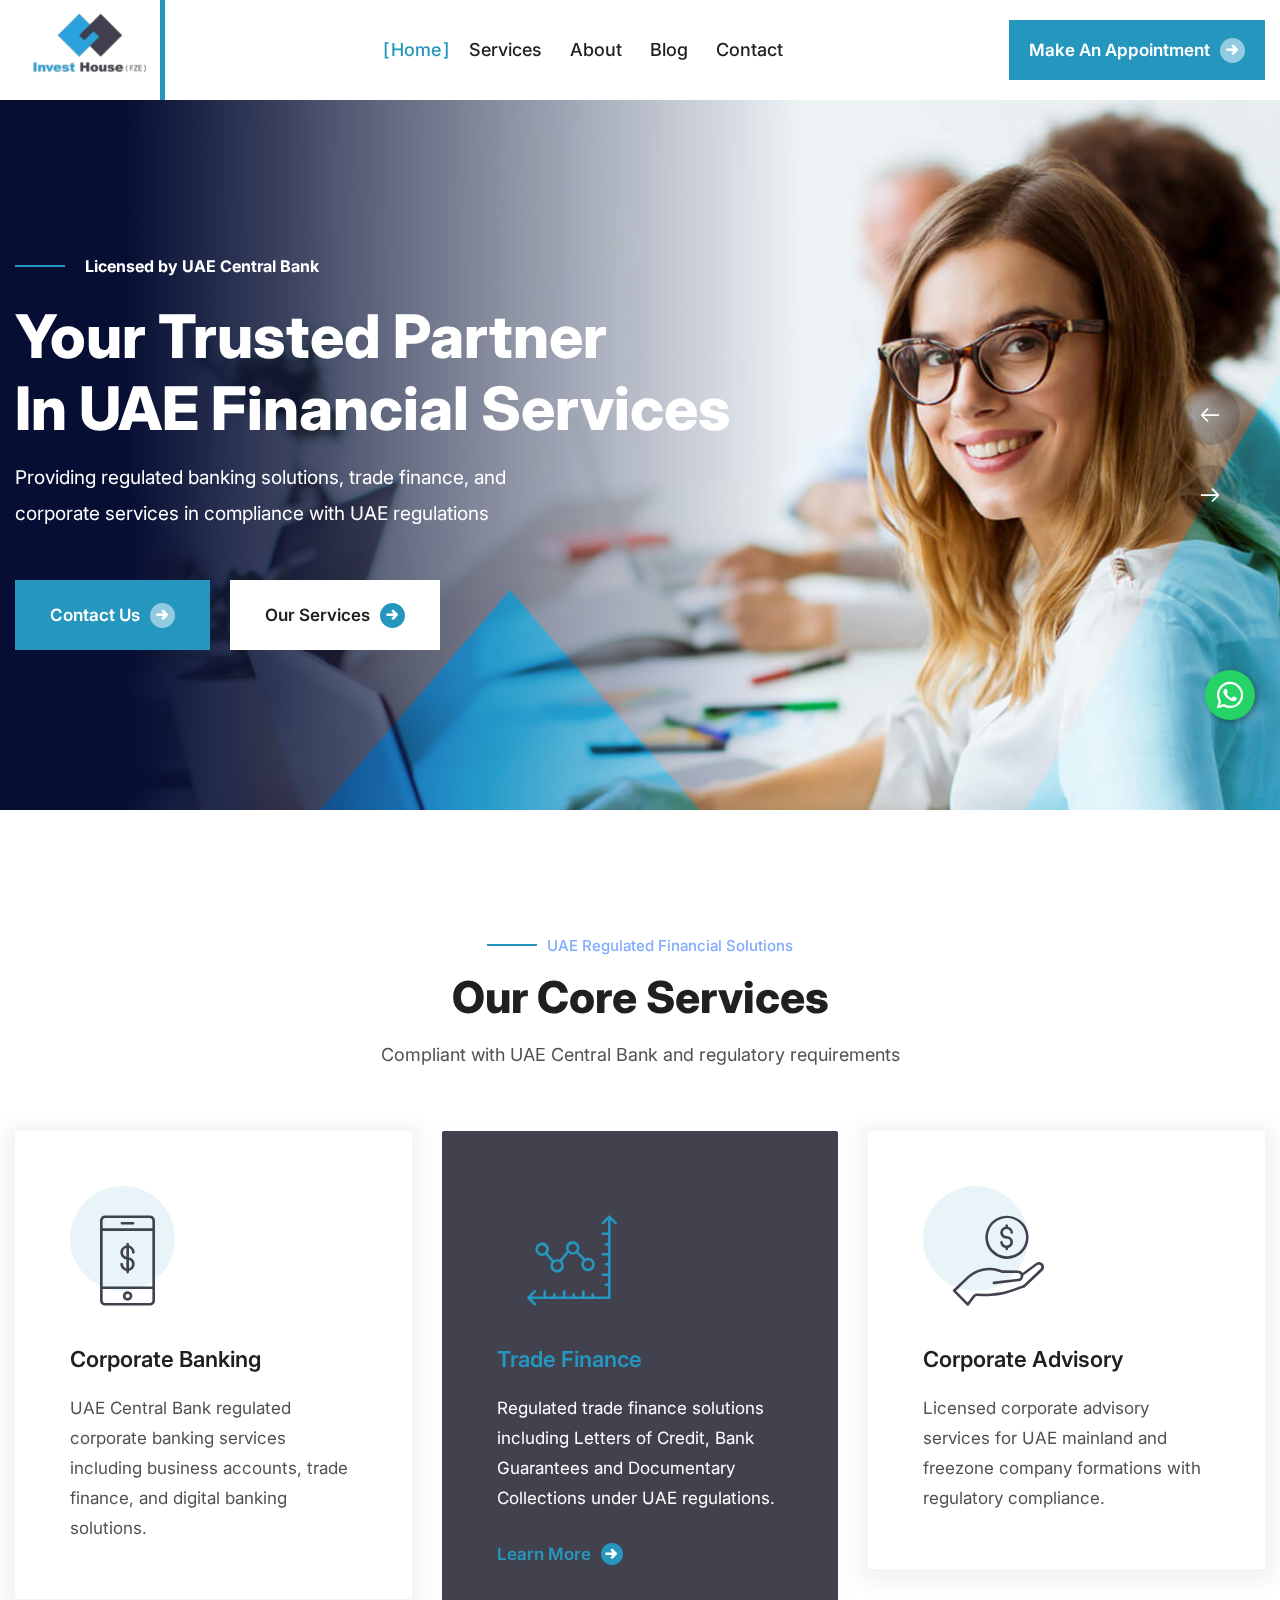
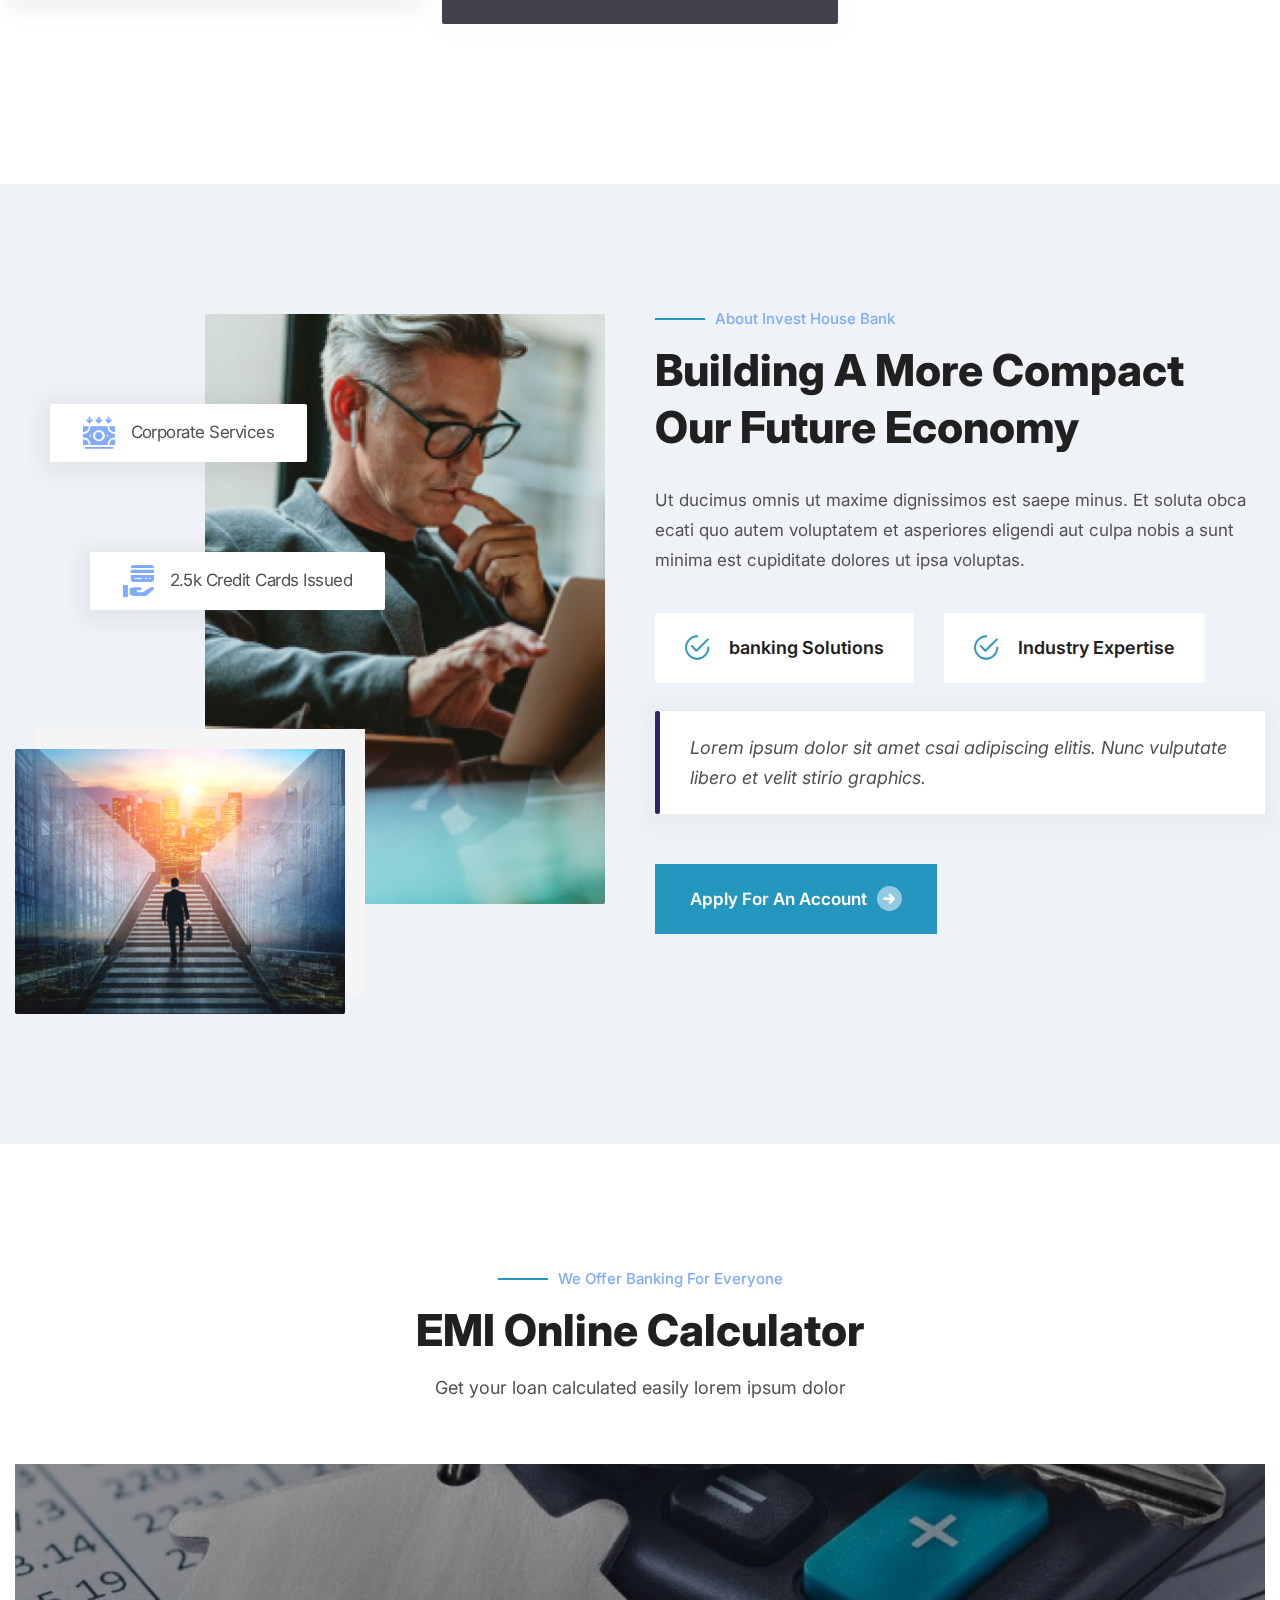
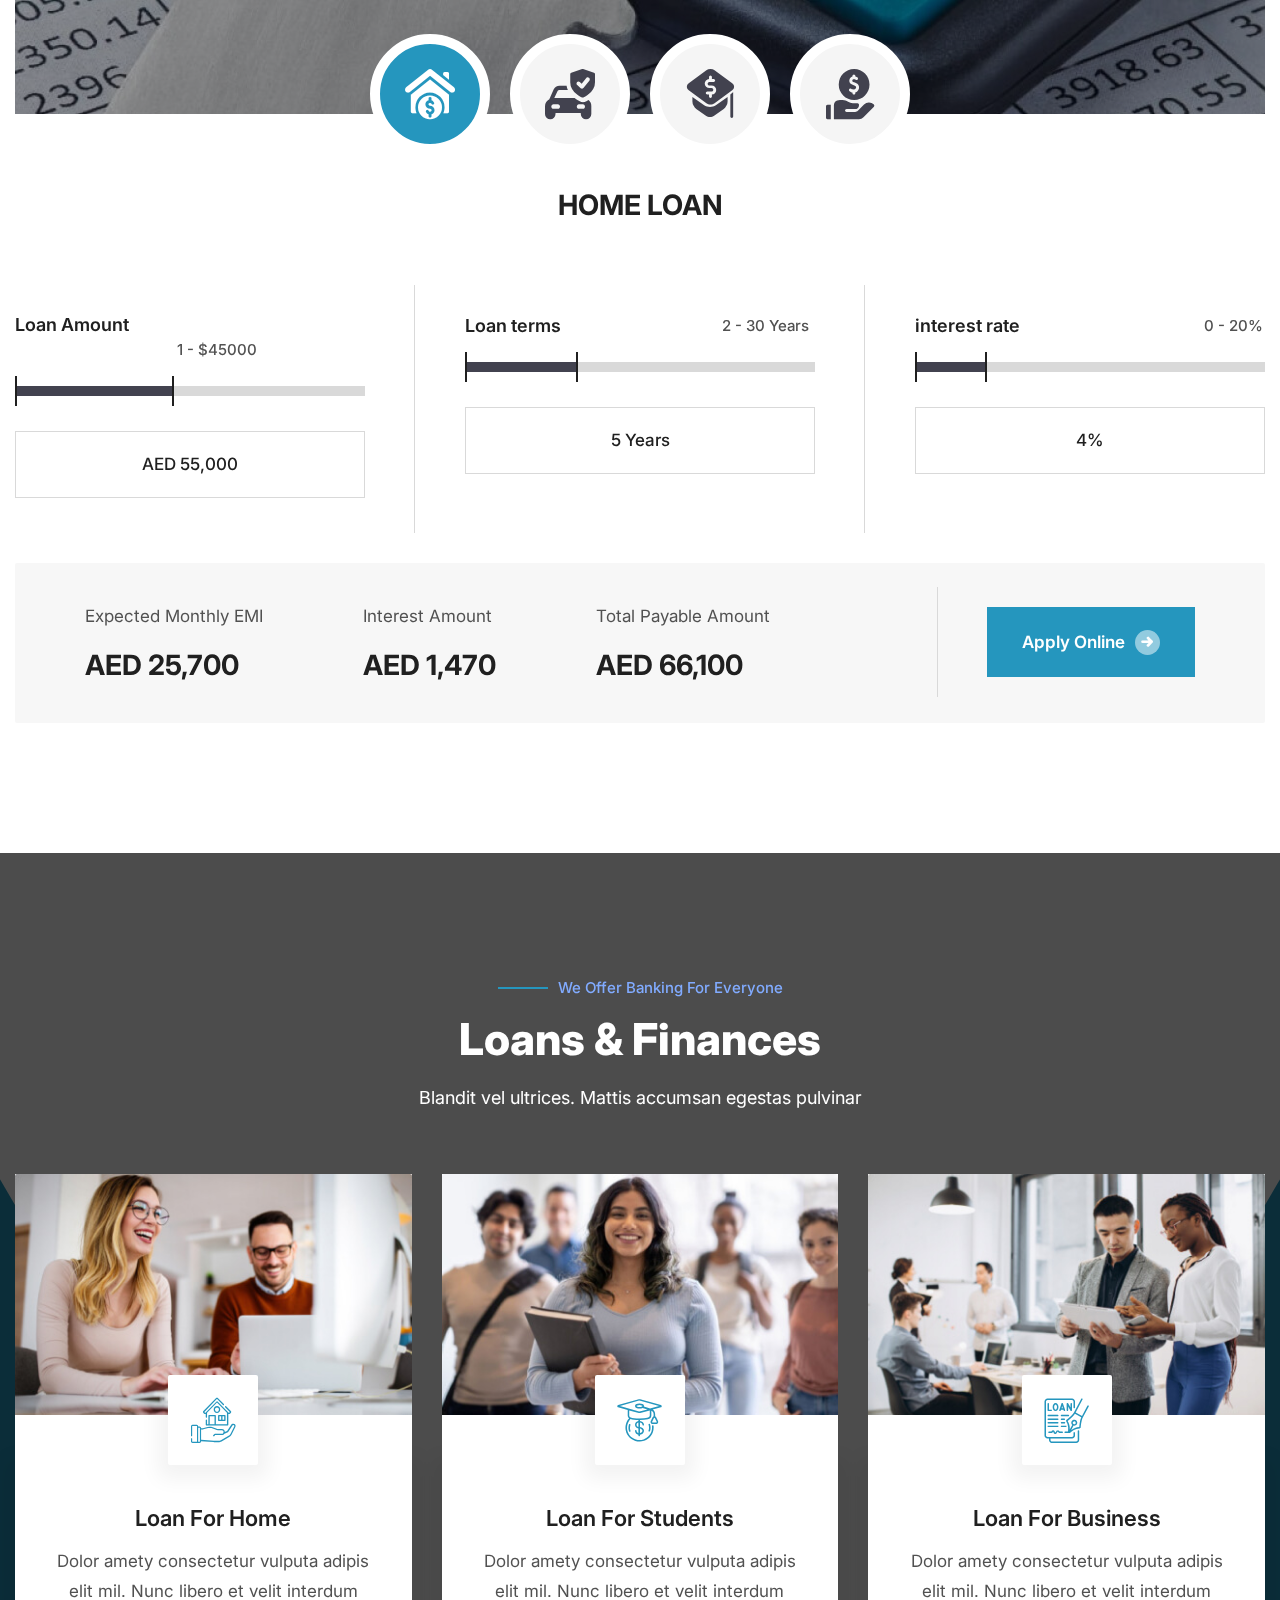
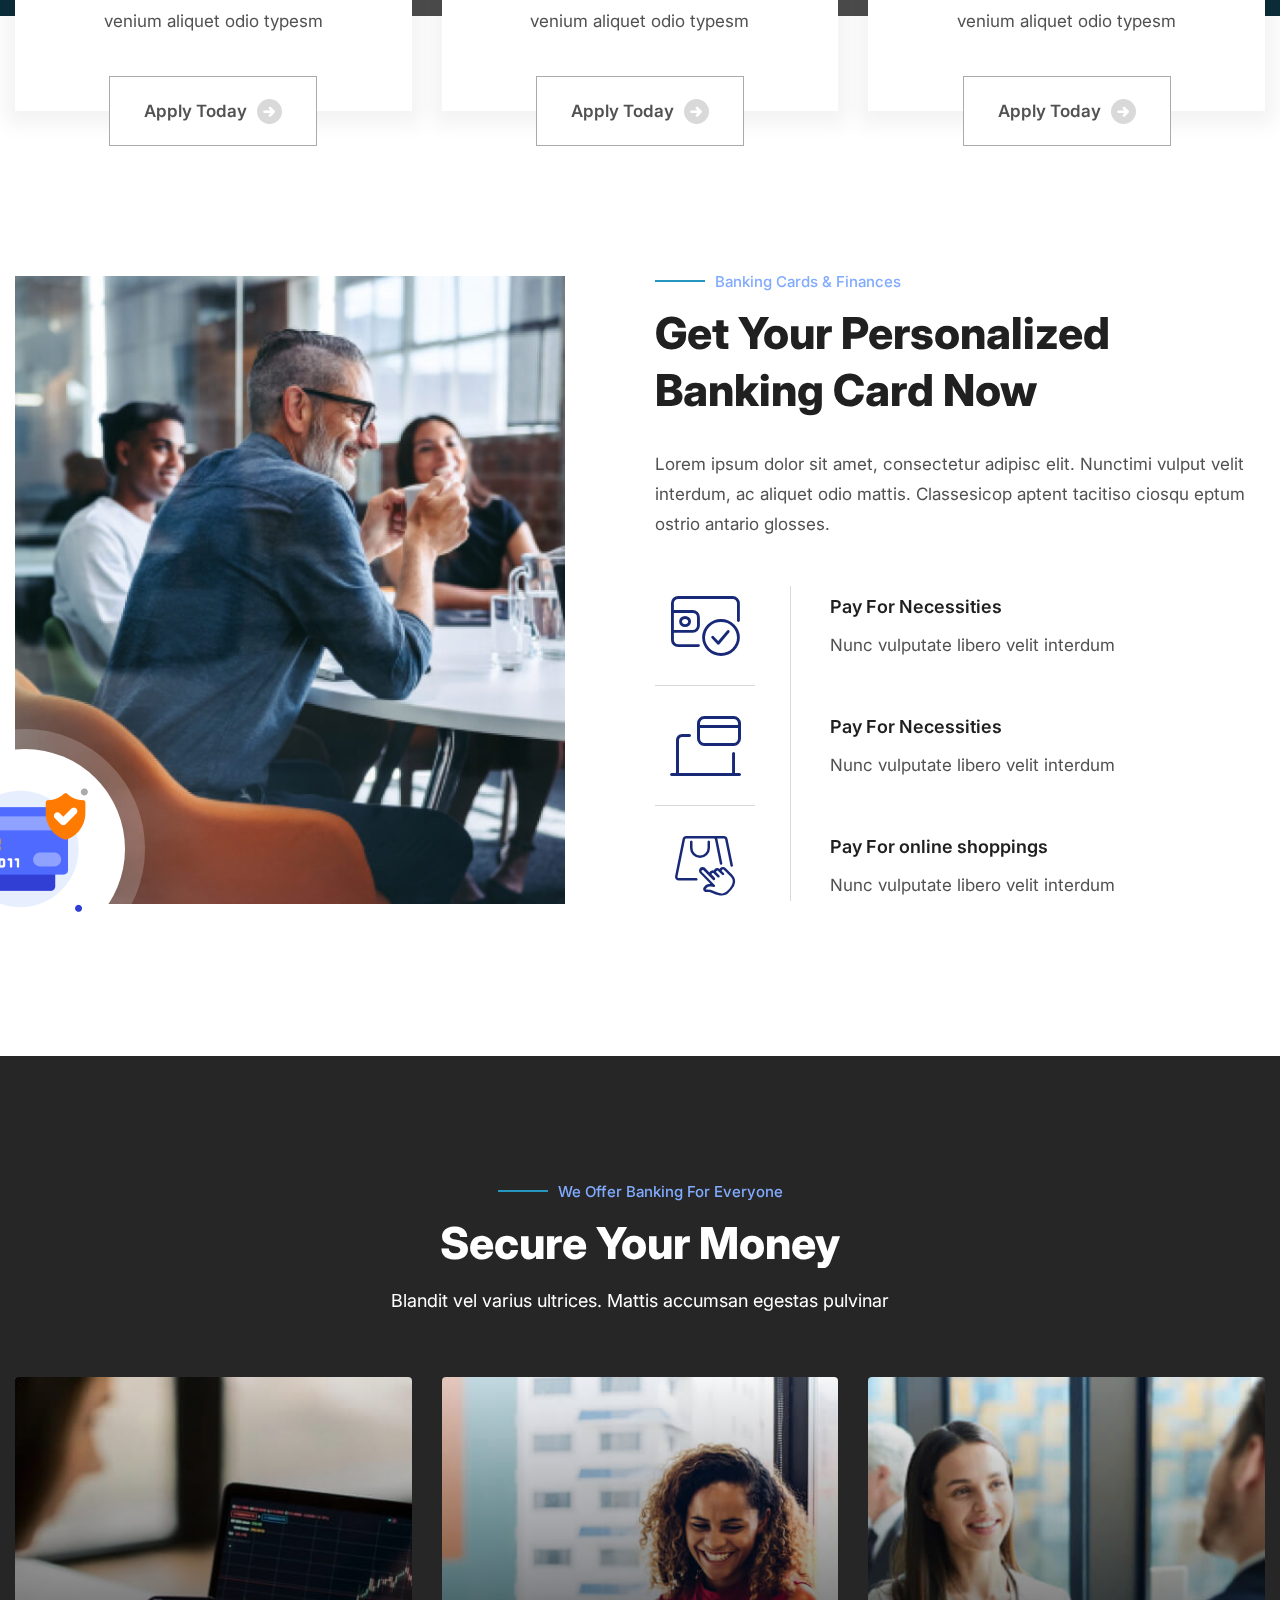
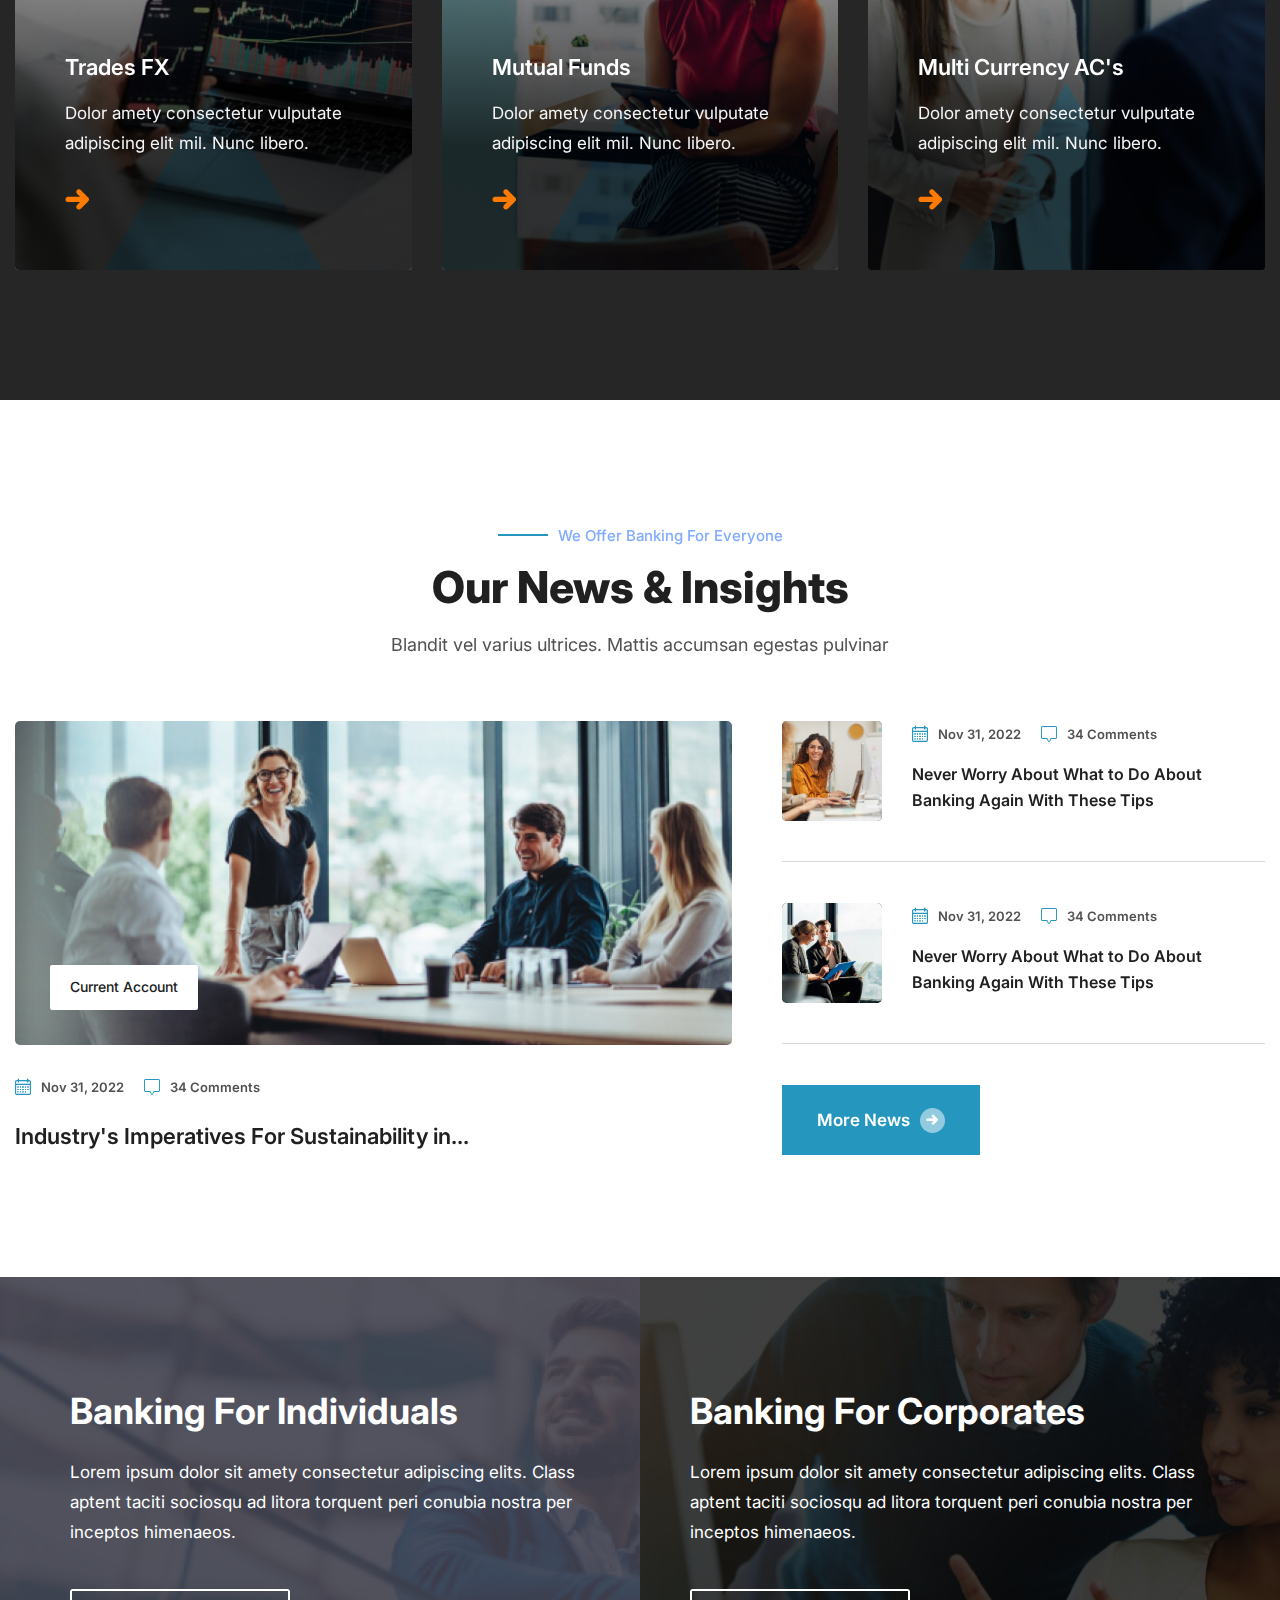
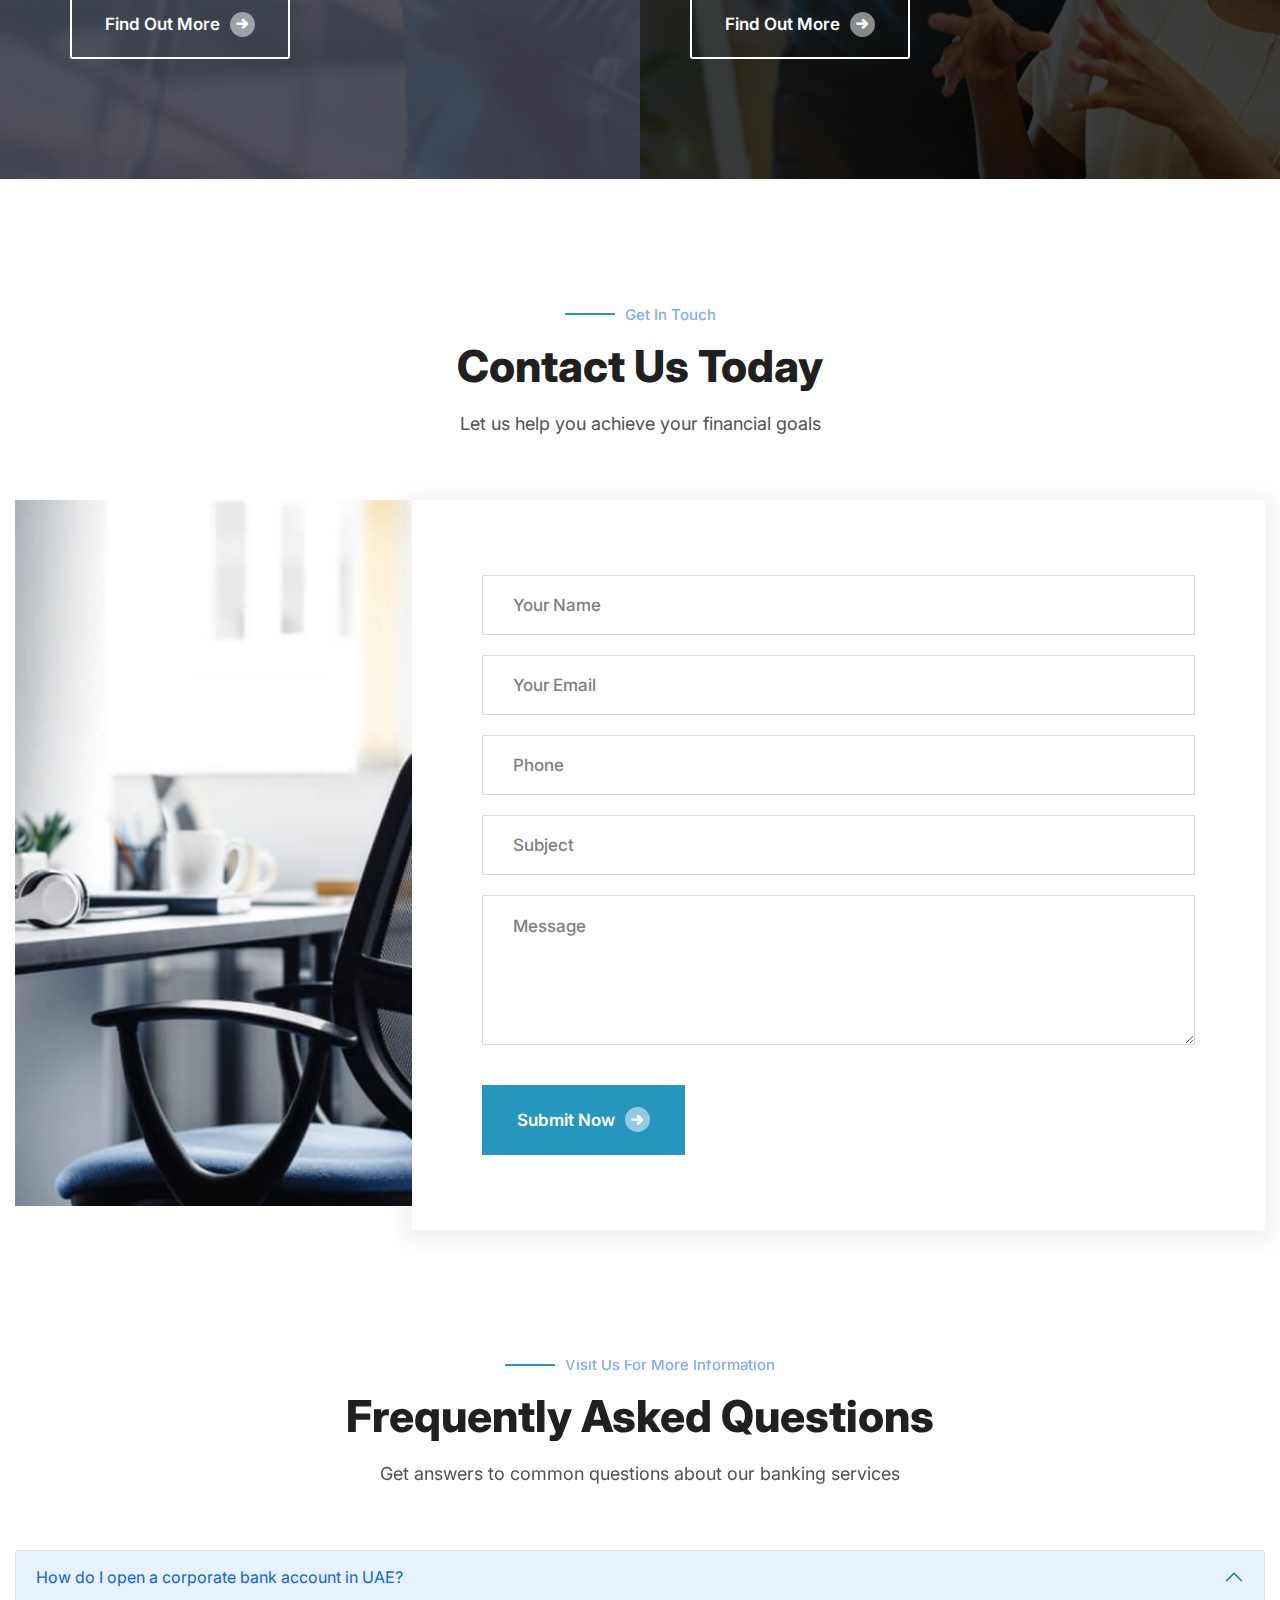
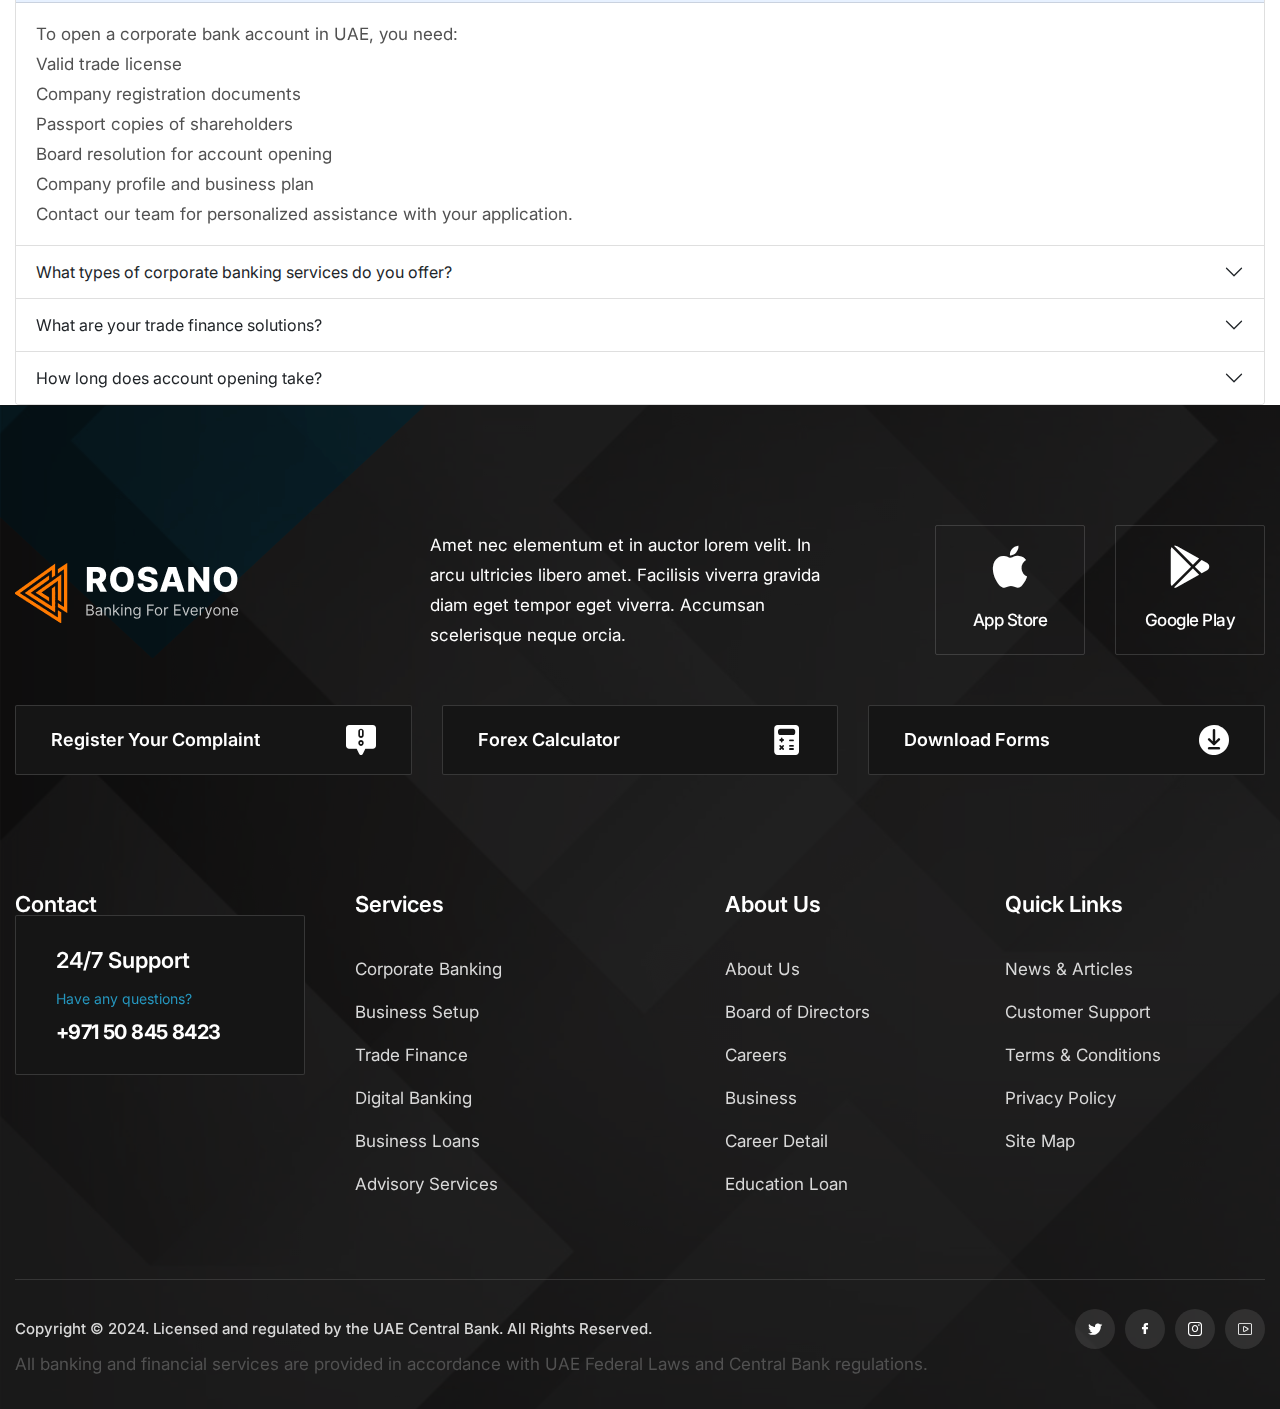
==== index.html @ 468f8b51 "first commit" ====
<!DOCTYPE html>
<html lang="en">

<head>
    <meta charset="UTF-8" />
    <meta name="viewport" content="width=device-width, initial-scale=1.0" />
    <title>Invest House || Banking services HTML5 Template</title>
    <!-- Favicons Icons -->
    <link rel="apple-touch-icon" sizes="180x180" href="assets/images/favicons/apple-touch-icon.png" />
    <link rel="icon" type="image/png" sizes="32x32" href="assets/images/favicons/favicon-32x32.png" />
    <link rel="icon" type="image/png" sizes="16x16" href="assets/images/favicons/favicon-16x16.png" />
    <link rel="manifest" href="assets/images/favicons/site.webmanifest" />
    <meta name="description" content=" " />

    <!-- Fonts -->
    <link href="https://fonts.googleapis.com/css2?family=Inter:wght@300;400;500;600;700;800;900&display=swap"
        rel="stylesheet">

    <link rel="stylesheet" href="assets/vendors/animate/animate.min.css" />
    <link rel="stylesheet" href="assets/vendors/animate/custom-animate.css" />
    <link rel="stylesheet" href="assets/vendors/bootstrap/css/bootstrap.min.css" />
    <link rel="stylesheet" href="assets/vendors/bxslider/jquery.bxslider.css" />
    <link rel="stylesheet" href="assets/vendors/fontawesome/css/all.min.css" />
    <link rel="stylesheet" href="assets/vendors/jquery-magnific-popup/jquery.magnific-popup.css" />
    <link rel="stylesheet" href="assets/vendors/jquery-ui/jquery-ui.css" />
    <link rel="stylesheet" href="assets/vendors/nice-select/nice-select.css" />
    <link rel="stylesheet" href="assets/vendors/odometer/odometer.min.css" />
    <link rel="stylesheet" href="assets/vendors/owl-carousel/owl.carousel.min.css" />
    <link rel="stylesheet" href="assets/vendors/owl-carousel/owl.theme.default.min.css" />
    <link rel="stylesheet" href="assets/vendors/swiper/swiper.min.css" />
    <link rel="stylesheet" href="assets/vendors/vegas/vegas.min.css" />
    <link rel="stylesheet" href="assets/vendors/thm-icons/style.css" />
    <link rel="stylesheet" href="assets/vendors/language-switcher/polyglot-language-switcher.css" />
    <link rel="stylesheet" href="assets/vendors/fancybox/fancybox.min.css" />
    <link rel="stylesheet" href="assets/vendors/aos/aos.css" />
    <link rel="stylesheet" href="assets/vendors/jarallax/jarallax.css" />
    <link rel="stylesheet" href="assets/vendors/slick/slick.css" />

    <!-- Module css -->
    <link rel="stylesheet" href="assets/css/module-css/01-header-section.css" />
    <link rel="stylesheet" href="assets/css/module-css/02-banner-section.css" />
    <link rel="stylesheet" href="assets/css/module-css/03-about-section.css" />
    <link rel="stylesheet" href="assets/css/module-css/04-fact-counter-section.css" />
    <link rel="stylesheet" href="assets/css/module-css/05-testimonial-section.css" />
    <link rel="stylesheet" href="assets/css/module-css/06-partner-section.css" />
    <link rel="stylesheet" href="assets/css/module-css/07-footer-section.css" />
    <link rel="stylesheet" href="assets/css/module-css/08-blog-section.css" />
    <link rel="stylesheet" href="assets/css/module-css/09-breadcrumb-section.css" />
    <link rel="stylesheet" href="assets/css/module-css/10-contact.css" />

    <!-- Template styles -->
    <link rel="stylesheet" href="assets/css/style.css" />
    <link rel="stylesheet" href="assets/css/responsive.css" />


</head>

<body>

    <!-- Preloader -->
    <div class="loader-wrap">
        <div class="preloader">
            <div id="handle-preloader" class="handle-preloader">
                <div class="layer layer-one">
                    <span class="overlay"></span>
                </div>
                <div class="layer layer-three">
                    <span class="overlay"></span>
                </div>
                <div class="layer layer-two">
                    <span class="overlay"></span>
                </div>
                <div class="animation-preloader">
                    <div class="spinner"></div>
                </div>
            </div>
        </div>
    </div>
    <!-- Preloader End -->


    <div class="page-wrapper boxed_wrapper">

        <header class="main-header main-header-style1">
            <!--Start Main Menu Style1-->
            <nav class="main-menu main-menu-style1">
                <div class="main-menu__wrapper clearfix">
                    <div class="container">
                        <div class="main-menu__wrapper-inner">

                            <div class="main-menu-style1-left">
                                <div class="logo-box-style1" style="width: 150px;">
                                    <a href="index.html">
                                        <img src="assets/images/newlogo.png" alt="Awesome Logo" title="" />
                                    </a>
                                </div>
                            </div>

                            <div class="main-menu-style1-middle">
                                <div class="main-menu-box">
                                    <a href="#" class="mobile-nav__toggler">
                                        <i class="fa fa-bars"></i>
                                    </a>

                                    <ul class="main-menu__list one-page-scroll-menu">
                                        <li class="scrollToLink">
                                            <a href="index.html">Home</a>
                                        </li>
                                        <li class="scrollToLink">
                                            <a href="services.html">Services</a>
                                        </li>
                                        <li class="scrollToLink">
                                            <a href="about.html">About</a>
                                        </li>
                                        <li class="scrollToLink">
                                            <a href="#blog">Blog</a>
                                        </li>
                                        <li class="scrollToLink">
                                            <a href="#contact">Contact</a>
                                        </li>
                                    </ul>

                                </div>
                            </div>

                            <div class="main-menu-style1-right">
                                <div class="header-btn-style1">
                                    <!-- <a class="btn-one btn-black" href="about.html">
                                        <span class="txt">
                                            Login
                                            <i class="icon-Vector"></i>
                                        </span>
                                    </a> -->
                                    <a class="btn-one" href="contact.html">
                                        <span class="txt">
                                            Make an Appointment
                                            <i class="icon-Vector"></i>
                                        </span>
                                    </a>
                                </div>
                            </div>

                        </div>
                    </div>
                </div>
            </nav>
            <!--End Main Menu Style1-->
        </header>

        <div class="stricky-header stricked-menu main-menu">
            <div class="sticky-header__content"></div>
            <!-- /.sticky-header__content -->
        </div>
        <!-- /.stricky-header -->


        <!--Main Slider Start-->
        <section id="home" class="main-slider main-slider-style1">
            <div class="swiper-container thm-swiper__slider" data-swiper-options='{"slidesPerView": 1, "loop": true,
                        "effect": "fade",
                        "speed": 2000,
                        "pagination": {
                        "el": "#main-slider-pagination",
                        "type": "bullets",
                        "clickable": true
                        },
                        "navigation": {
                        "nextEl": "#main-slider__swiper-button-next",
                        "prevEl": "#main-slider__swiper-button-prev"
                        },
                        "autoplay": {
                        "delay": 8000
                    }
                }'>

                <div class="swiper-wrapper">

                    <div class="main-slider-style1__shape1"></div>
                    <div class="main-slider-style1__shape2"></div>

                    <!--Start Single Swiper Slide-->
                    <div class="swiper-slide">
                        <div class="image-layer" style="background-image: url(assets/images/slides/slide-v1-1.jpg);"></div>
                        <div class="container">
                            <div class="row">
                                <div class="col-xl-12">
                                    <div class="main-slider-content">
                                        <div class="main-slider-content__inner">
                                            <div class="sub-title">
                                                <div class="border-line"></div>
                                                <h5>Licensed by UAE Central Bank</h5>
                                            </div>
                                            <div class="big-title">
                                                <h2>Your Trusted Partner<br> in UAE Financial Services</h2>
                                            </div>
                                            <div class="text">
                                                <p>
                                                    Providing regulated banking solutions, trade finance, and<br>
                                                    corporate services in compliance with UAE regulations
                                                </p>
                                            </div>
                                            <div class="btn-box">
                                                <a class="btn-one" href="#contact">
                                                    <span class="txt">
                                                        Contact Us
                                                        <i class="icon-Vector"></i>
                                                    </span>
                                                </a>
                                                <a class="btn-one" href="#services">
                                                    <span class="txt">
                                                        Our Services
                                                        <i class="icon-Vector"></i>
                                                    </span>
                                                </a>
                                            </div>
                                        </div>
                                    </div>
                                </div>
                            </div>
                        </div>
                    </div>
                    <!--End Single Swiper Slide-->

                    <!--Start Single Swiper Slide-->
                    <div class="swiper-slide">
                        <div class="image-layer" style="background-image: url(assets/images/slides/slide-v1-2.jpg);">
                        </div>
                        <div class="container">
                            <div class="row">
                                <div class="col-xl-12">
                                    <div class="main-slider-content">
                                        <div class="main-slider-content__inner">
                                            <div class="sub-title">
                                                <div class="border-line"></div>
                                                <h5>Simple & Secure Payment Banking</h5>
                                            </div>
                                            <div class="big-title">
                                                <h2>we Develop Stronger<br> business &amp; Minds</h2>
                                            </div>
                                            <div class="text">
                                                <p>
                                                    Lorem ipsum dolor sit amet consectetur adipiscing elit. Nunc<br>
                                                    vulputate libero velit officiis quis saepe recusandae
                                                </p>
                                            </div>
                                            <div class="btn-box">
                                                <a class="btn-one" href="about.html">
                                                    <span class="txt">
                                                        Make An Appointment
                                                        <i class="icon-Vector"></i>
                                                    </span>
                                                </a>
                                                <a class="btn-one" href="about.html">
                                                    <span class="txt">
                                                        apply today
                                                        <i class="icon-Vector"></i>
                                                    </span>
                                                </a>
                                            </div>
                                        </div>
                                    </div>
                                </div>
                            </div>
                        </div>
                    </div>
                    <!--End Single Swiper Slide-->

                    <!--Start Single Swiper Slide-->
                    <div class="swiper-slide">
                        <div class="image-layer" style="background-image: url(assets/images/slides/slide-v1-3.jpg);">
                        </div>
                        <div class="container">
                            <div class="row">
                                <div class="col-xl-12">
                                    <div class="main-slider-content">
                                        <div class="main-slider-content__inner">
                                            <div class="sub-title">
                                                <div class="border-line"></div>
                                                <h5>Simple & Secure Payment Banking</h5>
                                            </div>
                                            <div class="big-title">
                                                <h2>Innovative banking<br> Solutions for Future</h2>
                                            </div>
                                            <div class="text">
                                                <p>
                                                    Lorem ipsum dolor sit amet consectetur adipiscing elit. Nunc<br>
                                                    vulputate libero velit officiis quis saepe recusandae
                                                </p>
                                            </div>
                                            <div class="btn-box">
                                                <a class="btn-one" href="about.html">
                                                    <span class="txt">
                                                        Make An Appointment
                                                        <i class="icon-Vector"></i>
                                                    </span>
                                                </a>
                                                <a class="btn-one" href="about.html">
                                                    <span class="txt">
                                                        apply today
                                                        <i class="icon-Vector"></i>
                                                    </span>
                                                </a>
                                            </div>
                                        </div>
                                    </div>
                                </div>
                            </div>
                        </div>
                    </div>
                    <!--End Single Swiper Slide-->
                </div>

                <!-- If we need navigation buttons -->
                <div class="main-slider__nav">
                    <div class="swiper-button-prev" id="main-slider__swiper-button-next">
                        <i class="icon-next1 left"></i>
                    </div>
                    <div class="swiper-button-next" id="main-slider__swiper-button-prev">
                        <i class="icon-next2 right"></i>
                    </div>
                </div>

            </div>
        </section>
        <!--Main Slider End-->

        <!--Start Currency Box-->
        <!-- <section class="currency-exchange-rates">
            <div class="container">
                <div class="currency-exchange-rates__inner">
                    <div class="inner-title">
                        <h4>Foreign Exchange Rates</h4>
                    </div>
                    <marquee id='exchange-rates' behavior="scroll" direction="left" scrolldelay="10">
                        <span onMouseOver="document.getElementById('exchange-rates').stop();"
                            onMouseOut="document.getElementById('exchange-rates').start();">
                            <ul>
                                <li>
                                    <span class="flag">
                                        <img src="assets/images/resources/flag-1.png" alt="">
                                    </span>
                                    <p>USD : Buy AED 3.67 | Sell: AED 3.68</p>
                                </li>
                                <li>
                                    <span class="flag">
                                        <img src="assets/images/resources/flag-2.png" alt="">
                                    </span>
                                    <p>GBP : Buy AED 4.65 | Sell: AED 4.67</p>
                                </li>
                                <li>
                                    <span class="flag">
                                        <img src="assets/images/resources/flag-3.png" alt="">
                                    </span>
                                    <p>JPY : Buy AED 0.025 | Sell: AED 0.026</p>
                                </li>
                                <li>
                                    <span class="flag">
                                        <img src="assets/images/resources/flag-4.png" alt="">
                                    </span>
                                    <p>CAD : Buy AED 2.72 | Sell: AED 2.74</p>
                                </li>
                                <li>
                                    <span class="flag">
                                        <img src="assets/images/resources/flag-1.png" alt="">
                                    </span>
                                    <p>EUR : Buy AED 4.02 | Sell: AED 4.04</p>
                                </li>
                            </ul>

                        </span>
                    </marquee>
                </div>
            </div>
        </section> -->
        <!--End Currency Box-->

        <!--Start Services Style2-->
        <section id="services" class="services-style2">
            <div class="container">
                <div class="sec-title text-center">
                    <div class="sub-title item-center">
                        <div class="border-line"></div>
                        <h4>UAE Regulated Financial Solutions</h4>
                    </div>
                    <h2>Our Core Services</h2>
                    <p>Compliant with UAE Central Bank and regulatory requirements</p>
                </div>
                <div class="row">
                    <!--Single Services Style2-->
                    <div class="col-xl-4 col-lg-4">
                        <div class="single-services-style2">
                            <div class="single-services-style2__inner">
                                <div class="icon-box">
                                    <div class="round-box"></div>
                                    <span class="icon-mobile-banking"></span>
                                </div>
                                <div class="text-box">
                                    <h3><a href="#">Corporate Banking</a></h3>
                                    <p>UAE Central Bank regulated corporate banking services including business accounts, trade finance, and digital banking solutions.</p>
                                </div>
                                <div class="readmore-btn">
                                    <a href="#">Learn More <span class="icon-Vector"></span></a>
                                </div>
                            </div>
                        </div>
                    </div>

                    <!--Single Services Style2-->
                    <div class="col-xl-4 col-lg-4">
                        <div class="single-services-style2 active">
                            <div class="single-services-style2__inner">
                                <div class="icon-box">
                                    <div class="round-box"></div>
                                    <span class="icon-return-strategies"></span>
                                </div>
                                <div class="text-box">
                                    <h3><a href="#">Trade Finance</a></h3>
                                    <p>Regulated trade finance solutions including Letters of Credit, Bank Guarantees and Documentary Collections under UAE regulations.</p>
                                </div>
                                <div class="readmore-btn">
                                    <a href="#">Learn More <span class="icon-Vector"></span></a>
                                </div>
                            </div>
                        </div>
                    </div>

                    <!--Single Services Style2-->
                    <div class="col-xl-4 col-lg-4">
                        <div class="single-services-style2">
                            <div class="single-services-style2__inner">
                                <div class="icon-box">
                                    <div class="round-box"></div>
                                    <span class="icon-saving-accounts"></span>
                                </div>
                                <div class="text-box">
                                    <h3><a href="#">Corporate Advisory</a></h3>
                                    <p>Licensed corporate advisory services for UAE mainland and freezone company formations with regulatory compliance.</p>
                                </div>
                                <div class="readmore-btn">
                                    <a href="#">Learn More <span class="icon-Vector"></span></a>
                                </div>
                            </div>
                        </div>
                    </div>
                </div>
            </div>
        </section>
        <!--End Services Style2-->

        <!--Start About style1-->
        <section id="about" class="about-style1">
            <div class="about-style1-bg jarallax" data-jarallax data-speed="0.1" data-imgPosition="0% 0%"
                style="background-image: url(assets/images/backgrounds/about-style1.jpg);">
            </div>
            <div class="container">
                <div class="row">
                    <div class="col-xl-6">
                        <div class="about-style1__img">
                            <div class="about-style1__img-inner">
                                <ul>
                                    <li><span class="icon-refund-1"></span> Corporate Services</li>
                                    <li><span class="icon-corporate-services"></span> 2.5k Credit Cards Issued</li>
                                </ul>
                                <div class="top-img-box">
                                    <img src="assets/images/about/about-style1-1.jpg" alt="" />
                                </div>
                                <div class="bottom-img-box">
                                    <img src="assets/images/about/about-style1-2.jpg" alt="" />
                                </div>
                            </div>
                        </div>
                    </div>

                    <div class="col-xl-6">
                        <div class="about-style1__content">
                            <div class="sec-title">
                                <div class="sub-title">
                                    <div class="border-line"></div>
                                    <h4>About Invest House Bank</h4>
                                </div>
                                <h2>Building A More compact<br> our future Economy</h2>
                            </div>
                            <div class="about-style1__content-inner">
                                <div class="text">
                                    <p>
                                        Ut ducimus omnis ut maxime dignissimos est saepe minus. Et soluta obca ecati quo
                                        autem voluptatem et asperiores eligendi aut culpa nobis a sunt minima est
                                        cupiditate dolores ut ipsa voluptas.
                                    </p>
                                </div>
                                <ul class="clearfix">
                                    <li>
                                        <div class="icon">
                                            <span class="icon-checked1"></span>
                                        </div>
                                        banking Solutions
                                    </li>
                                    <li>
                                        <div class="icon">
                                            <span class="icon-checked1"></span>
                                        </div>
                                        Industry Expertise
                                    </li>
                                </ul>
                                <div class="quote-box">
                                    <p>
                                        Lorem ipsum dolor sit amet csai adipiscing elitis. Nunc vulputate libero et
                                        velit stirio graphics.
                                    </p>
                                </div>
                                <div class="btn-box">
                                    <a class="btn-one" href="about.html">
                                        <span class="txt">
                                            Apply for an account
                                            <i class="icon-Vector"></i>
                                        </span>
                                    </a>
                                </div>
                            </div>
                        </div>
                    </div>

                </div>
            </div>
        </section>
        <!--End About style1-->

        <!--Start emi calculator Style1-->
        <section class="emi-calculator-style1">
            <div class="container">

                <div class="sec-title text-center">
                    <div class="sub-title item-center">
                        <div class="border-line"></div>
                        <h4>We Offer Banking For Everyone</h4>
                    </div>
                    <h2>EMI online calculator</h2>
                    <p>Get your loan calculated easily lorem ipsum dolor</p>
                </div>

                <div class="emi-calculator-tab">
                    <!--Start Emi Calculator Tab Button -->
                    <div class="emi-calculator-tab__button">
                        <div class="emi-calculator-tab__button__bg"
                            style="background-image: url(assets/images/resources/emi-calculator-tab__button-bg.jpg);">
                        </div>
                        <ul class="tabs-button-box clearfix">
                            <li data-tab="#home-loan" class="tab-btn-item active-btn-item">
                                <div class="inner">
                                    <span class="icon-home"></span>
                                </div>
                            </li>
                            <li data-tab="#car-loan" class="tab-btn-item">
                                <div class="inner">
                                    <span class="icon-car"></span>
                                </div>
                            </li>
                            <li data-tab="#education-loan" class="tab-btn-item">
                                <div class="inner">
                                    <span class="icon-education"></span>
                                </div>
                            </li>
                            <li data-tab="#personal-loan" class="tab-btn-item">
                                <div class="inner">
                                    <span class="icon-loan"></span>
                                </div>
                            </li>
                        </ul>
                    </div>
                    <!--End Emi Calculator Tab Button -->

                    <!--Start Tabs Content Box-->
                    <div class="tabs-content-box">

                        <!--Start Tab-->
                        <div class="tab-content-box-item tab-content-box-item-active" id="home-loan">
                            <div class="emi-calculator-tab-content-box-item">
                                <div class="inner-title">
                                    <h2>Home Loan</h2>
                                </div>
                                <ul class="row">
                                    <li class="col-xl-4">
                                        <div class="price-range-box">
                                            <div class="top">
                                                <h4>Loan Amount</h4>
                                                <div class="range-input">
                                                    <div class="input">
                                                        <input type="text" class="property-amount" name="field-name"
                                                            readonly="">
                                                    </div>
                                                </div>
                                            </div>
                                            <div class="inner">
                                                <div class="price-range-slider"></div>
                                            </div>
                                            <div class="bottom-box">
                                                <h5>AED 55,000</h5>
                                            </div>
                                        </div>
                                    </li>
                                    <li class="col-xl-4">
                                        <div class="loan-term-range-box">
                                            <div class="top">
                                                <h4>Loan terms</h4>
                                                <div class="range-input">
                                                    <div class="input">
                                                        <input type="text" class="loan-term-range" name="field-name"
                                                            readonly="">
                                                    </div>
                                                </div>
                                            </div>
                                            <div class="inner">
                                                <div class="loan-term-range-slider"></div>
                                            </div>
                                            <div class="bottom-box">
                                                <h5>5 Years</h5>
                                            </div>
                                        </div>
                                    </li>
                                    <li class="col-xl-4">
                                        <div class="interest-rate-range-box">
                                            <div class="top">
                                                <h4>interest rate</h4>
                                                <div class="range-input">
                                                    <div class="input">
                                                        <input type="text" class="interest-rate-range" name="field-name"
                                                            readonly="">
                                                    </div>
                                                </div>
                                            </div>
                                            <div class="inner">
                                                <div class="interest-rate-range-slider"></div>
                                            </div>
                                            <div class="bottom-box">
                                                <h5>4%</h5>
                                            </div>
                                        </div>
                                    </li>
                                </ul>
                                <div class="emi-calculated-box">
                                    <ul>
                                        <li>
                                            <p>Expected Monthly EMI</p>
                                            <h2>AED 25,700</h2>
                                        </li>
                                        <li>
                                            <p>Interest Amount</p>
                                            <h2>AED 1,470</h2>
                                        </li>
                                        <li>
                                            <p>Total Payable Amount</p>
                                            <h2>AED 66,100</h2>
                                        </li>
                                    </ul>
                                    <div class="btn-box">
                                        <a class="btn-one" href="about.html">
                                            <span class="txt">
                                                Apply Online
                                                <i class="icon-Vector"></i>
                                            </span>
                                        </a>
                                    </div>
                                </div>
                            </div>
                        </div>
                        <!--End Tab-->

                        <!--Start Tab-->
                        <div class="tab-content-box-item" id="car-loan">
                            <div class="emi-calculator-tab-content-box-item">
                                <div class="inner-title">
                                    <h2>Vehicle Loan</h2>
                                </div>
                                <ul class="row">
                                    <li class="col-xl-4">
                                        <div class="price-range-box">
                                            <div class="top">
                                                <h4>Loan Amount</h4>
                                                <div class="range-input">
                                                    <div class="input">
                                                        <input type="text" class="property-amount" name="field-name"
                                                            readonly="">
                                                    </div>
                                                </div>
                                            </div>
                                            <div class="inner">
                                                <div class="price-range-slider"></div>
                                            </div>
                                            <div class="bottom-box">
                                                <h5>AED 55,000</h5>
                                            </div>
                                        </div>
                                    </li>
                                    <li class="col-xl-4">
                                        <div class="loan-term-range-box">
                                            <div class="top">
                                                <h4>Loan terms</h4>
                                                <div class="range-input">
                                                    <div class="input">
                                                        <input type="text" class="loan-term-range" name="field-name"
                                                            readonly="">
                                                    </div>
                                                </div>
                                            </div>
                                            <div class="inner">
                                                <div class="loan-term-range-slider"></div>
                                            </div>
                                            <div class="bottom-box">
                                                <h5>5 Years</h5>
                                            </div>
                                        </div>
                                    </li>
                                    <li class="col-xl-4">
                                        <div class="interest-rate-range-box">
                                            <div class="top">
                                                <h4>interest rate</h4>
                                                <div class="range-input">
                                                    <div class="input">
                                                        <input type="text" class="interest-rate-range" name="field-name"
                                                            readonly="">
                                                    </div>
                                                </div>
                                            </div>
                                            <div class="inner">
                                                <div class="interest-rate-range-slider"></div>
                                            </div>
                                            <div class="bottom-box">
                                                <h5>4%</h5>
                                            </div>
                                        </div>
                                    </li>
                                </ul>
                                <div class="emi-calculated-box">
                                    <ul>
                                        <li>
                                            <p>Expected Monthly EMI</p>
                                            <h2>AED 25,700</h2>
                                        </li>
                                        <li>
                                            <p>Interest Amount</p>
                                            <h2>AED 1,470</h2>
                                        </li>
                                        <li>
                                            <p>Total Payable Amount</p>
                                            <h2>AED 66,100</h2>
                                        </li>
                                    </ul>
                                    <div class="btn-box">
                                        <a class="btn-one" href="about.html">
                                            <span class="txt">
                                                Apply Online
                                                <i class="icon-Vector"></i>
                                            </span>
                                        </a>
                                    </div>
                                </div>
                            </div>
                        </div>
                        <!--End Tab-->

                        <!--Start Tab-->
                        <div class="tab-content-box-item" id="education-loan">
                            <div class="emi-calculator-tab-content-box-item">
                                <div class="inner-title">
                                    <h2>Education Loan</h2>
                                </div>
                                <ul class="row">
                                    <li class="col-xl-4">
                                        <div class="price-range-box">
                                            <div class="top">
                                                <h4>Loan Amount</h4>
                                                <div class="range-input">
                                                    <div class="input">
                                                        <input type="text" class="property-amount" name="field-name"
                                                            readonly="">
                                                    </div>
                                                </div>
                                            </div>
                                            <div class="inner">
                                                <div class="price-range-slider"></div>
                                            </div>
                                            <div class="bottom-box">
                                                <h5>AED 55,000</h5>
                                            </div>
                                        </div>
                                    </li>
                                    <li class="col-xl-4">
                                        <div class="loan-term-range-box">
                                            <div class="top">
                                                <h4>Loan terms</h4>
                                                <div class="range-input">
                                                    <div class="input">
                                                        <input type="text" class="loan-term-range" name="field-name"
                                                            readonly="">
                                                    </div>
                                                </div>
                                            </div>
                                            <div class="inner">
                                                <div class="loan-term-range-slider"></div>
                                            </div>
                                            <div class="bottom-box">
                                                <h5>5 Years</h5>
                                            </div>
                                        </div>
                                    </li>
                                    <li class="col-xl-4">
                                        <div class="interest-rate-range-box">
                                            <div class="top">
                                                <h4>interest rate</h4>
                                                <div class="range-input">
                                                    <div class="input">
                                                        <input type="text" class="interest-rate-range" name="field-name"
                                                            readonly="">
                                                    </div>
                                                </div>
                                            </div>
                                            <div class="inner">
                                                <div class="interest-rate-range-slider"></div>
                                            </div>
                                            <div class="bottom-box">
                                                <h5>4%</h5>
                                            </div>
                                        </div>
                                    </li>
                                </ul>
                                <div class="emi-calculated-box">
                                    <ul>
                                        <li>
                                            <p>Expected Monthly EMI</p>
                                            <h2>AED 25,700</h2>
                                        </li>
                                        <li>
                                            <p>Interest Amount</p>
                                            <h2>AED 1,470</h2>
                                        </li>
                                        <li>
                                            <p>Total Payable Amount</p>
                                            <h2>AED 66,100</h2>
                                        </li>
                                    </ul>
                                    <div class="btn-box">
                                        <a class="btn-one" href="about.html">
                                            <span class="txt">
                                                Apply Online
                                                <i class="icon-Vector"></i>
                                            </span>
                                        </a>
                                    </div>
                                </div>
                            </div>
                        </div>
                        <!--End Tab-->

                        <!--Start Tab-->
                        <div class="tab-content-box-item" id="personal-loan">
                            <div class="emi-calculator-tab-content-box-item">
                                <div class="inner-title">
                                    <h2>Personal Loan</h2>
                                </div>
                                <ul class="row">
                                    <li class="col-xl-4">
                                        <div class="price-range-box">
                                            <div class="top">
                                                <h4>Loan Amount</h4>
                                                <div class="range-input">
                                                    <div class="input">
                                                        <input type="text" class="property-amount" name="field-name"
                                                            readonly="">
                                                    </div>
                                                </div>
                                            </div>
                                            <div class="inner">
                                                <div class="price-range-slider"></div>
                                            </div>
                                            <div class="bottom-box">
                                                <h5>AED 55,000</h5>
                                            </div>
                                        </div>
                                    </li>
                                    <li class="col-xl-4">
                                        <div class="loan-term-range-box">
                                            <div class="top">
                                                <h4>Loan terms</h4>
                                                <div class="range-input">
                                                    <div class="input">
                                                        <input type="text" class="loan-term-range" name="field-name"
                                                            readonly="">
                                                    </div>
                                                </div>
                                            </div>
                                            <div class="inner">
                                                <div class="loan-term-range-slider"></div>
                                            </div>
                                            <div class="bottom-box">
                                                <h5>5 Years</h5>
                                            </div>
                                        </div>
                                    </li>
                                    <li class="col-xl-4">
                                        <div class="interest-rate-range-box">
                                            <div class="top">
                                                <h4>interest rate</h4>
                                                <div class="range-input">
                                                    <div class="input">
                                                        <input type="text" class="interest-rate-range" name="field-name"
                                                            readonly="">
                                                    </div>
                                                </div>
                                            </div>
                                            <div class="inner">
                                                <div class="interest-rate-range-slider"></div>
                                            </div>
                                            <div class="bottom-box">
                                                <h5>4%</h5>
                                            </div>
                                        </div>
                                    </li>
                                </ul>
                                <div class="emi-calculated-box">
                                    <ul>
                                        <li>
                                            <p>Expected Monthly EMI</p>
                                            <h2>AED 25,700</h2>
                                        </li>
                                        <li>
                                            <p>Interest Amount</p>
                                            <h2>AED 1,470</h2>
                                        </li>
                                        <li>
                                            <p>Total Payable Amount</p>
                                            <h2>AED 66,100</h2>
                                        </li>
                                    </ul>
                                    <div class="btn-box">
                                        <a class="btn-one" href="about.html">
                                            <span class="txt">
                                                Apply Online
                                                <i class="icon-Vector"></i>
                                            </span>
                                        </a>
                                    </div>
                                </div>
                            </div>
                        </div>
                        <!--End Tab-->

                    </div>
                    <!--End Tabs Content Box-->

                </div>
            </div>
        </section>
        <!--End emi calculator Style1-->


        <!--Start Finances Style1-->
        <section class="finances-style1">
            <div class="finances-style1__bg jarallax" data-jarallax data-speed="0.1" data-imgPosition="0% 0%"
                style="background-image: url(assets/images/backgrounds/finances-style1-bg.jpg);">
                <div class="finances-style1__shape1"></div>
                <div class="finances-style1__shape2"></div>
            </div>
            <div class="container">
                <div class="sec-title text-center">
                    <div class="sub-title item-center">
                        <div class="border-line"></div>
                        <h4>We Offer Banking For Everyone</h4>
                    </div>
                    <h2>loans & finances</h2>
                    <p>Blandit vel ultrices. Mattis accumsan egestas pulvinar</p>
                </div>
                <div class="row">

                    <!--Start Single Finances Box-->
                    <div class="col-xl-4 col-lg-4">
                        <div class="single-finances-box">
                            <div class="img-box">
                                <div class="inner">
                                    <img src="assets/images/resources/finances-1.jpg" alt="">
                                </div>
                                <div class="overly-icon">
                                    <span class="icon-real-estate"></span>
                                </div>
                            </div>
                            <div class="text-box text-center">
                                <h3><a href="#">Loan For Home</a></h3>
                                <p>Dolor amety consectetur vulputa adipis
                                    elit mil. Nunc libero et velit interdum
                                    venium aliquet odio typesm</p>
                                <div class="btn-box text-center">
                                    <a class="btn-one" href="about.html">
                                        <span class="txt">
                                            apply today
                                            <i class="icon-Vector"></i>
                                        </span>
                                    </a>
                                </div>
                            </div>
                        </div>
                    </div>
                    <!--End Single Finances Box-->

                    <!--Start Single Finances Box-->
                    <div class="col-xl-4 col-lg-4">
                        <div class="single-finances-box">
                            <div class="img-box">
                                <div class="inner">
                                    <img src="assets/images/resources/finances-2.jpg" alt="">
                                </div>
                                <div class="overly-icon">
                                    <span class="icon-mortarboard"></span>
                                </div>
                            </div>
                            <div class="text-box text-center">
                                <h3><a href="#">Loan For Students</a></h3>
                                <p>Dolor amety consectetur vulputa adipis
                                    elit mil. Nunc libero et velit interdum
                                    venium aliquet odio typesm</p>
                                <div class="btn-box text-center">
                                    <a class="btn-one" href="about.html">
                                        <span class="txt">
                                            apply today
                                            <i class="icon-Vector"></i>
                                        </span>
                                    </a>
                                </div>
                            </div>
                        </div>
                    </div>
                    <!--End Single Finances Box-->

                    <!--Start Single Finances Box-->
                    <div class="col-xl-4 col-lg-4">
                        <div class="single-finances-box">
                            <div class="img-box">
                                <div class="inner">
                                    <img src="assets/images/resources/finances-3.jpg" alt="">
                                </div>
                                <div class="overly-icon">
                                    <span class="icon-signing"></span>
                                </div>
                            </div>
                            <div class="text-box text-center">
                                <h3><a href="#">Loan For Business</a></h3>
                                <p>Dolor amety consectetur vulputa adipis
                                    elit mil. Nunc libero et velit interdum
                                    venium aliquet odio typesm</p>
                                <div class="btn-box text-center">
                                    <a class="btn-one" href="about.html">
                                        <span class="txt">
                                            apply today
                                            <i class="icon-Vector"></i>
                                        </span>
                                    </a>
                                </div>
                            </div>
                        </div>
                    </div>
                    <!--End Single Finances Box-->
                </div>
            </div>
        </section>
        <!--End Finances Style1-->

        <!--Start Partner Style1-->
        <section class="partner-style1" style="display: none;">
            <div class="container">
                <div class="brand-content">

                    <div class="owl-carousel owl-theme thm-owl__carousel partner-style1-carousel" data-owl-options='{
                            "loop": false,
                            "autoplay": true,
                            "margin": 30,
                            "nav": false,
                            "dots": false,
                            "smartSpeed": 500,
                            "autoplayTimeout": 10000,
                            "navText": ["<span class=\"left icon-right\"></span>","<span class=\"right icon-right1\"></span>"],
                            "responsive": {
                                "0": {
                                    "items": 1
                                },
                                "768": {
                                    "items": 2
                                },
                                "992": {
                                    "items": 4
                                },
                                "1200": {
                                    "items": 5
                                }
                            }
                        }'>


                        <!--Start Single Partner Logo Box-->
                        <div class="single-partner-logo-box">
                            <a href="#"><img src="assets/images/brand/brand-1-1.png" alt="Awesome Image"></a>
                        </div>
                        <!--End Single Partner Logo Box-->
                        <!--Start Single Partner Logo Box-->
                        <div class="single-partner-logo-box">
                            <a href="#"><img src="assets/images/brand/brand-1-2.png" alt="Awesome Image"></a>
                        </div>
                        <!--End Single Partner Logo Box-->
                        <!--Start Single Partner Logo Box-->
                        <div class="single-partner-logo-box">
                            <a href="#"><img src="assets/images/brand/brand-1-3.png" alt="Awesome Image"></a>
                        </div>
                        <!--End Single Partner Logo Box-->
                        <!--Start Single Partner Logo Box-->
                        <div class="single-partner-logo-box">
                            <a href="#"><img src="assets/images/brand/brand-1-4.png" alt="Awesome Image"></a>
                        </div>
                        <!--End Single Partner Logo Box-->
                        <!--Start Single Partner Logo Box-->
                        <div class="single-partner-logo-box">
                            <a href="#"><img src="assets/images/brand/brand-1-5.png" alt="Awesome Image"></a>
                        </div>
                        <!--End Single Partner Logo Box-->

                    </div>
                </div>
            </div>
        </section>
        <!--End Partner Style1-->

        <!--Start Features Style3-->
        <section class="features-style3">
            <div class="container">
                <div class="row">
                    <div class="col-xl-6">
                        <div class="features-style3-img-box">
                            <div class="features-style3-img-box__inner">
                                <img src="assets/images/resources/features-style3-img-1.jpg" alt="">
                            </div>
                            <div class="card-box">
                                <img src="assets/images/resources/card.png" alt="">
                            </div>
                        </div>
                    </div>

                    <div class="col-xl-6">
                        <div class="features-style3-text-box">
                            <div class="sec-title">
                                <div class="sub-title">
                                    <div class="border-line"></div>
                                    <h4>Banking Cards & Finances</h4>
                                </div>
                                <h2>get your personalized<br> banking card now</h2>
                                <p>Lorem ipsum dolor sit amet, consectetur adipisc elit. Nunctimi vulput
                                    velit interdum, ac aliquet odio mattis. Classesicop aptent tacitiso ciosqu
                                    eptum ostrio antario glosses.</p>
                            </div>
                            <div class="features-style3-text-box__inner">
                                <ul>
                                    <li>
                                        <div class="icon">
                                            <span class="icon-necessities"></span>
                                        </div>
                                        <div class="text">
                                            <h3>Pay For Necessities</h3>
                                            <p>Nunc vulputate libero velit interdum</p>
                                        </div>
                                    </li>
                                    <li>
                                        <div class="icon">
                                            <span class="icon-businesses"></span>
                                        </div>
                                        <div class="text">
                                            <h3>Pay For Necessities</h3>
                                            <p>Nunc vulputate libero velit interdum</p>
                                        </div>
                                    </li>

                                    <li>
                                        <div class="icon">
                                            <span class="icon-online-shoppings"></span>
                                        </div>
                                        <div class="text">
                                            <h3>Pay For online shoppings</h3>
                                            <p>Nunc vulputate libero velit interdum</p>
                                        </div>
                                    </li>

                                </ul>
                            </div>
                        </div>
                    </div>

                </div>
            </div>
        </section>
        <!--End Features Style3-->

        <!--Start Features Style2-->
        <section class="features-style2">
            <div class="features-style2-bg jarallax" data-jarallax data-speed="0.1" data-imgPosition="0% 0%"
                style="background-image: url(assets/images/backgrounds/features-style2-bg.jpg);">
            </div>
            <div class="container">
                <div class="sec-title text-center">
                    <div class="sub-title item-center">
                        <div class="border-line"></div>
                        <h4>We Offer Banking For Everyone</h4>
                    </div>
                    <h2>secure your money</h2>
                    <p>Blandit vel varius ultrices. Mattis accumsan egestas pulvinar</p>
                </div>
                <div class="row">

                    <!--Start Single Features Style2-->
                    <div class="col-xl-4 col-lg-4">
                        <div class="single-features-style2">
                            <div class="img-box">
                                <img src="assets/images/resources/features-2-1.jpg" alt="">
                                <div class="overlay-text-box">
                                    <div class="inner">
                                        <h3><a href="#">Trades FX</a></h3>
                                        <p>Dolor amety consectetur vulputate adipiscing elit mil. Nunc libero.</p>
                                        <div class="btns-box">
                                            <div class="static-btn">
                                                <a href="#"><span class="icon-Vector"></span></a>
                                            </div>
                                            <div class="overlay-btn">
                                                <a class="btn-one" href="about.html">
                                                    <span class="txt">
                                                        learn more
                                                        <i class="icon-next2"></i>
                                                    </span>
                                                </a>
                                            </div>
                                        </div>
                                    </div>
                                </div>
                                <div class="single-features-style2__shape-middle float-bob-y"></div>
                            </div>
                        </div>
                    </div>
                    <!--End Single Features Style2-->

                    <!--Start Single Features Style2-->
                    <div class="col-xl-4 col-lg-4">
                        <div class="single-features-style2">
                            <div class="img-box">
                                <img src="assets/images/resources/features-2-2.jpg" alt="">
                                <div class="overlay-text-box">
                                    <div class="inner">
                                        <h3><a href="#">Mutual Funds</a></h3>
                                        <p>Dolor amety consectetur vulputate adipiscing elit mil. Nunc libero.</p>
                                        <div class="btns-box">
                                            <div class="static-btn">
                                                <a href="#"><span class="icon-Vector"></span></a>
                                            </div>
                                            <div class="overlay-btn">
                                                <a class="btn-one" href="about.html">
                                                    <span class="txt">
                                                        learn more
                                                        <i class="icon-next2"></i>
                                                    </span>
                                                </a>
                                            </div>
                                        </div>
                                    </div>
                                </div>
                                <div class="single-features-style2__shape-middle float-bob-y"></div>
                            </div>
                        </div>
                    </div>
                    <!--End Single Features Style2-->

                    <!--Start Single Features Style2-->
                    <div class="col-xl-4 col-lg-4">
                        <div class="single-features-style2">
                            <div class="img-box">
                                <img src="assets/images/resources/features-2-3.jpg" alt="">
                                <div class="overlay-text-box">
                                    <div class="inner">
                                        <h3><a href="#">Multi Currency AC's</a></h3>
                                        <p>Dolor amety consectetur vulputate adipiscing elit mil. Nunc libero.</p>
                                        <div class="btns-box">
                                            <div class="static-btn">
                                                <a href="#"><span class="icon-Vector"></span></a>
                                            </div>
                                            <div class="overlay-btn">
                                                <a class="btn-one" href="about.html">
                                                    <span class="txt">
                                                        learn more
                                                        <i class="icon-next2"></i>
                                                    </span>
                                                </a>
                                            </div>
                                        </div>
                                    </div>
                                </div>
                                <div class="single-features-style2__shape-middle float-bob-y"></div>
                            </div>
                        </div>
                    </div>
                    <!--End Single Features Style2-->

                </div>
            </div>
        </section>
        <!--End Features Style2-->

        <!--Start slogan style1-->
        <section class="slogan-style1" style="display: none;">
            <div class="slogan-style1-bg jarallax" data-jarallax data-speed="0.1" data-imgPosition="0% 0%"
                style="background-image: url(assets/images/backgrounds/slogan-style1-bg.jpg);">
            </div>
            <div class="container">
                <div class="row">
                    <div class="col-xl-12">
                        <div class="slogan-content-box">

                            <div class="slogan-content-box__top">
                                <div class="slogan-content-box__top-left">
                                    <div class="sec-title">
                                        <div class="sub-title">
                                            <h4>produce the best</h4>
                                        </div>
                                        <h2>Satisfaction is Our Motto</h2>
                                    </div>
                                </div>
                                <div class="slogan-content-box__top-right">
                                    <div class="round-box-content">
                                        <div class="curved-circle">
                                            . Play Your Video . <span>Play Your Video</span>
                                        </div>
                                        <div class="overlay-icon">
                                            <a class="video-popup" title="Video Gallery"
                                                href="https://www.youtube.com/watch?v=LMlCN6_vUvs">
                                                <span class="icon-right-arrow"></span>
                                            </a>
                                        </div>
                                    </div>
                                </div>
                            </div>

                            <div class="slogan-content-box__bottom">
                                <div class="slogan-content-box__bottom-left">
                                    <p>Favor the more eloquent presidential days of yester year give ipsum a <br>whirl
                                        and get some engaging.</p>
                                </div>
                                <div class="slogan-content-box__bottom-right">
                                    <div class="btn-box">
                                        <a class="btn-one" href="about.html">
                                            <span class="txt">
                                                More Details
                                                <i class="icon-next1"></i>
                                            </span>
                                        </a>
                                    </div>
                                </div>
                            </div>

                        </div>
                    </div>
                </div>
            </div>
        </section>
        <!--End slogan style1-->


        <!--Start Blog Style1-->
        <section id="blog" class="blog-style1">
            <div class="container">
                <div class="sec-title text-center">
                    <div class="sub-title item-center">
                        <div class="border-line"></div>
                        <h4>We Offer Banking For Everyone</h4>
                    </div>
                    <h2>our news & insights</h2>
                    <p>Blandit vel varius ultrices. Mattis accumsan egestas pulvinar</p>
                </div>
                <div class="row">
                    <!--Start Single Blog Style1-->
                    <div class="col-xl-7">
                        <div class="single-blog-style1">
                            <div class="single-blog-style1__img-holder">
                                <div class="inner">
                                    <img src="assets/images/blog/blog-v1-1.jpg" alt="" />
                                    <div class="overlay-button">
                                        <a class="" data-fancybox="gallery" href="assets/images/blog/blog-v1-1.jpg">
                                            <span class="icon-magnifying-glass"></span>
                                        </a>
                                    </div>
                                </div>
                                <div class="category">
                                    <h6>Current Account</h6>
                                </div>
                            </div>
                            <div class="single-blog-style1__title-holder">
                                <div class="meta-box">
                                    <ul class="meta-info">
                                        <li>
                                            <a href="#">
                                                <span class="icon-calendar"></span>Nov 31, 2022
                                            </a>
                                        </li>
                                        <li>
                                            <a href="#">
                                                <span class="icon-comment"></span>34 Comments
                                            </a>
                                        </li>
                                    </ul>
                                </div>
                                <div class="title-box">
                                    <h3>
                                        <a href="blog-single.html">
                                            Industry's Imperatives For Sustainability in...
                                        </a>
                                    </h3>
                                </div>
                            </div>
                        </div>
                    </div>
                    <!--End Single Blog Style1-->

                    <div class="col-xl-5">
                        <div class="blog-list-content">
                            <ul class="clearfix">
                                <li>
                                    <!--Start Single Blog Style2-->
                                    <div class="single-blog-style2">
                                        <div class="img-holder">
                                            <img src="assets/images/blog/blog-v2-1.jpg" alt="" />
                                            <div class="overlay-button">
                                                <a class="" data-fancybox="gallery"
                                                    href="assets/images/blog/blog-v2-1.jpg">
                                                    <span class="icon-magnifying-glass"></span>
                                                </a>
                                            </div>
                                        </div>
                                        <div class="single-blog-style1__title-holder">
                                            <div class="meta-box">
                                                <ul class="meta-info">
                                                    <li>
                                                        <a href="#">
                                                            <span class="icon-calendar"></span>Nov 31, 2022
                                                        </a>
                                                    </li>
                                                    <li>
                                                        <a href="#">
                                                            <span class="icon-comment"></span>34 Comments
                                                        </a>
                                                    </li>
                                                </ul>
                                            </div>
                                            <div class="title-box">
                                                <h3>
                                                    <a href="blog-single.html">
                                                        Never Worry About What to Do About<br> Banking Again With These
                                                        Tips
                                                    </a>
                                                </h3>
                                            </div>
                                        </div>
                                    </div>
                                    <!--End Single Blog Style2-->
                                </li>

                                <li>
                                    <!--Start Single Blog Style2-->
                                    <div class="single-blog-style2">
                                        <div class="img-holder">
                                            <img src="assets/images/blog/blog-v2-2.jpg" alt="" />
                                            <div class="overlay-button">
                                                <a class="" data-fancybox="gallery"
                                                    href="assets/images/blog/blog-v2-2.jpg">
                                                    <span class="icon-magnifying-glass"></span>
                                                </a>
                                            </div>
                                        </div>
                                        <div class="single-blog-style1__title-holder">
                                            <div class="meta-box">
                                                <ul class="meta-info">
                                                    <li>
                                                        <a href="#">
                                                            <span class="icon-calendar"></span>Nov 31, 2022
                                                        </a>
                                                    </li>
                                                    <li>
                                                        <a href="#">
                                                            <span class="icon-comment"></span>34 Comments
                                                        </a>
                                                    </li>
                                                </ul>
                                            </div>
                                            <div class="title-box">
                                                <h3>
                                                    <a href="blog-single.html">
                                                        Never Worry About What to Do About<br> Banking Again With These
                                                        Tips
                                                    </a>
                                                </h3>
                                            </div>
                                        </div>
                                    </div>
                                    <!--End Single Blog Style2-->
                                </li>
                            </ul>

                            <div class="blog-list-content__btn-box">
                                <a class="btn-one" href="blog.html">
                                    <span class="txt">
                                        more news
                                        <i class="icon-Vector"></i>
                                    </span>
                                </a>
                            </div>

                        </div>
                    </div>

                </div>
            </div>
        </section>
        <!--End Blog Style1-->


        <!--Start Features Style1-->
        <section class="features-style1">
            <div class="features-style1__shape-top wow slideInRight" data-wow-delay="100ms" data-wow-duration="3000ms">
            </div>
            <div class="features-style1__shape-bottom wow slideInLeft" data-wow-delay="100ms"
                data-wow-duration="2500ms">
            </div>
            <div class="middle-content wow slideInUp" data-wow-delay="100ms" data-wow-duration="3000ms">
                <span class="icon-Invest House-logo-1"></span>
            </div>
            <div class="container">
                <div class="row">

                    <!--Start Single Features Style1-->
                    <div class="col-xl-6">
                        <div class="single-features-style1 clearfix">
                            <div class="single-features-style1__img-bg"
                                style="background-image: url(assets/images/resources/features-style1-1.jpg);"></div>
                            <div class="single-features-style1__inner">
                                <h2>Banking For Individuals</h2>
                                <p>Lorem ipsum dolor sit amety consectetur adipiscing elits.
                                    Class aptent taciti sociosqu ad litora torquent peri conubia nostra per inceptos
                                    himenaeos.</p>
                                <div class="btn-box">
                                    <a class="btn-one" href="about.html">
                                        <span class="txt">
                                            Find Out More
                                            <i class="icon-Vector"></i>
                                        </span>
                                    </a>
                                </div>
                            </div>
                        </div>
                    </div>
                    <!--Start Single Features Style1-->

                    <!--Start Single Features Style1-->
                    <div class="col-xl-6">
                        <div class="single-features-style1 single-features-style1--instyle2 clearfix">
                            <div class="single-features-style1__img-bg"
                                style="background-image: url(assets/images/resources/features-style1-2.jpg);"></div>
                            <div class="single-features-style1__inner">
                                <h2>Banking For corporates</h2>
                                <p>Lorem ipsum dolor sit amety consectetur adipiscing elits.
                                    Class aptent taciti sociosqu ad litora torquent peri conubia nostra per inceptos
                                    himenaeos.</p>
                                <div class="btn-box">
                                    <a class="btn-one" href="about.html">
                                        <span class="txt">
                                            Find Out More
                                            <i class="icon-Vector"></i>
                                        </span>
                                    </a>
                                </div>
                            </div>
                        </div>
                    </div>
                    <!--Start Single Features Style1-->

                </div>
            </div>
        </section>
        <!--End Features Style1-->


        <!--Start Main Contact Form Area-->
        <section id="contact" class="main-contact-form-area">
            <div class="container">
                <div class="sec-title text-center">
                    <div class="sub-title item-center">
                        <div class="border-line"></div>
                        <h4>Get In Touch</h4>
                    </div>
                    <h2>Contact Us Today</h2>
                    <p>Let us help you achieve your financial goals</p>
                </div>
                <div class="row">

                    <div class="col-xl-4">
                        <div class="main-contact-form-img-box">
                            <img src="assets/images/resources/main-contact-form-img-1.jpg" alt="">
                        </div>
                    </div>

                    <div class="col-xl-8">
                        <div class="contact-form">
                            <form id="contact-form" name="contact_form" class="default-form2"
                                action="assets/inc/sendmail.php" method="post">
                                <div class="row">
                                    <div class="col-xl-12">
                                        <div class="form-group">
                                            <div class="input-box">
                                                <input type="text" name="form_name" id="formName"
                                                    placeholder="Your Name" required="">
                                            </div>
                                        </div>
                                    </div>
                                    <div class="col-xl-12">
                                        <div class="form-group">
                                            <div class="input-box">
                                                <input type="email" name="form_email" id="formEmail"
                                                    placeholder="Your Email" required="">
                                            </div>
                                        </div>
                                    </div>
                                </div>

                                <div class="row">
                                    <div class="col-xl-12">
                                        <div class="form-group">
                                            <div class="input-box">
                                                <input type="text" name="form_phone" value="" id="formPhone"
                                                    placeholder="Phone">
                                            </div>
                                        </div>
                                    </div>
                                    <div class="col-xl-12">
                                        <div class="form-group">
                                            <div class="input-box">
                                                <input type="text" name="form_subject" value="" id="formSubject"
                                                    placeholder="Subject">
                                            </div>
                                        </div>
                                    </div>
                                </div>

                                <div class="row">
                                    <div class="col-xl-12">
                                        <div class="form-group">
                                            <div class="input-box">
                                                <textarea name="form_message" id="formMessage" placeholder="Message"
                                                    required=""></textarea>
                                            </div>
                                        </div>
                                    </div>
                                </div>

                                <div class="row">
                                    <div class="col-xl-12">
                                        <div class="button-box">
                                            <input id="form_botcheck" name="form_botcheck" class="form-control"
                                                type="hidden" value="">
                                            <button class="btn-one" type="submit" data-loading-text="Please wait...">
                                                <span class="txt">
                                                    submit now
                                                    <i class="icon-Vector"></i>
                                                </span>
                                            </button>
                                        </div>
                                    </div>
                                </div>

                            </form>
                        </div>
                    </div>

                </div>
            </div>
        </section>
        <!--End Main Contact Form Area-->

        <!--Start FAQ Section-->
        <section class="faq-section">
            <div class="container">
                <div class="sec-title text-center">
                    <div class="sub-title item-center">
                        <div class="border-line"></div>
                        <h4>Visit us for more information</h4>
                    </div>
                    <h2>Frequently Asked Questions</h2>
                    <p>Get answers to common questions about our banking services</p>
                </div>

                <div class="faq-wrapper">
                    <div class="accordion" id="faqAccordion">
                        <!-- FAQ Item 1 -->
                        <div class="accordion-item">
                            <h2 class="accordion-header">
                                <button class="accordion-button" type="button" data-bs-toggle="collapse" data-bs-target="#faq1">
                                    How do I open a corporate bank account in UAE?
                                </button>
                            </h2>
                            <div id="faq1" class="accordion-collapse collapse show" data-bs-parent="#faqAccordion">
                                <div class="accordion-body">
                                    To open a corporate bank account in UAE, you need:
                                    <ul>
                                        <li>Valid trade license</li>
                                        <li>Company registration documents</li>
                                        <li>Passport copies of shareholders</li>
                                        <li>Board resolution for account opening</li>
                                        <li>Company profile and business plan</li>
                                    </ul>
                                    Contact our team for personalized assistance with your application.
                                </div>
                            </div>
                        </div>

                        <!-- FAQ Item 2 -->
                        <div class="accordion-item">
                            <h2 class="accordion-header">
                                <button class="accordion-button collapsed" type="button" data-bs-toggle="collapse" data-bs-target="#faq2">
                                    What types of corporate banking services do you offer?
                                </button>
                            </h2>
                            <div id="faq2" class="accordion-collapse collapse" data-bs-parent="#faqAccordion">
                                <div class="accordion-body">
                                    We offer comprehensive corporate banking services including:
                                    <ul>
                                        <li>Business current accounts</li>
                                        <li>Trade finance solutions</li>
                                        <li>Corporate credit cards</li>
                                        <li>International transfers</li>
                                        <li>Digital banking platforms</li>
                                    </ul>
                                </div>
                            </div>
                        </div>

                        <!-- FAQ Item 3 -->
                        <div class="accordion-item">
                            <h2 class="accordion-header">
                                <button class="accordion-button collapsed" type="button" data-bs-toggle="collapse" data-bs-target="#faq3">
                                    What are your trade finance solutions?
                                </button>
                            </h2>
                            <div id="faq3" class="accordion-collapse collapse" data-bs-parent="#faqAccordion">
                                <div class="accordion-body">
                                    Our trade finance solutions include Letters of Credit, Bank Guarantees, Documentary Collections, and Trade Loans. All services comply with UAE Central Bank regulations and international banking standards.
                                </div>
                            </div>
                        </div>

                        <!-- FAQ Item 4 -->
                        <div class="accordion-item">
                            <h2 class="accordion-header">
                                <button class="accordion-button collapsed" type="button" data-bs-toggle="collapse" data-bs-target="#faq4">
                                    How long does account opening take?
                                </button>
                            </h2>
                            <div id="faq4" class="accordion-collapse collapse" data-bs-parent="#faqAccordion">
                                <div class="accordion-body">
                                    Account opening typically takes 5-7 working days after submission of all required documents. Our team will guide you through the process and keep you updated on the status.
                                </div>
                            </div>
                        </div>
                    </div>
                </div>
            </div>
        </section>
        <!--End FAQ Section-->

        <!--Start footer area -->
        <footer class="footer-area">
            <div class="shape-top float-bob-x"></div>
            <div class="shape-bottom wow slideInRight" data-wow-delay="100ms" data-wow-duration="3000ms"></div>
            <div class="footer-area-bg" style="background-image: url(assets/images/shapes/footer-area-bg.png);"></div>
            <div class="footer-top">
                <div class="container">

                    <div class="footer-top__inner">
                        <div class="footer-logo-style1">
                            <a href="index.html">
                                <img src="assets/images/resources/logo-1.png" alt="Awesome Logo" title="" />
                            </a>
                        </div>
                        <div class="footer-top__text-box">
                            <p>Amet nec elementum et in auctor lorem velit. In arcu ultricies libero amet. Facilisis
                                viverra gravida diam eget tempor eget viverra. Accumsan scelerisque neque orcia.</p>
                        </div>
                        <div class="footer-top__app-download">
                            <ul>
                                <li>
                                    <a href="#">
                                        <span class="icon-apple-logo"></span>
                                        App Store
                                    </a>
                                </li>
                                <li>
                                    <a href="#">
                                        <span class="icon-playstore"></span>
                                        Google Play
                                    </a>
                                </li>
                            </ul>
                        </div>
                    </div>

                    <div class="footer-top__outer">
                        <ul class="row">
                            <li class="col-xl-4 col-lg-4">
                                <div class="single-box">
                                    <a href="contact.html">
                                        Register Your Complaint
                                        <span class="icon-complain"></span>
                                    </a>
                                </div>
                            </li>
                            <li class="col-xl-4 col-lg-4">
                                <div class="single-box active">
                                    <a href="#">
                                        Forex Calculator
                                        <span class="icon-calc"></span>
                                    </a>
                                </div>
                            </li>
                            <li class="col-xl-4 col-lg-4">
                                <div class="single-box">
                                    <a href="#">
                                        Download Forms
                                        <span class="icon-download"></span>
                                    </a>
                                </div>
                            </li>
                        </ul>
                    </div>

                </div>
            </div>

            <!--Start Footer Main-->
            <div class="footer-main">
                <div class="container">
                    <div class="row">

                        <!-- <div class="col-xl-4 col-lg-6 col-md-6">
                            <div class="footer-widget-contact-info">
                                <h3>Contact</h3>
                                <div class="phone-number">
                                    <p>24/7 Support</p>
                                    <a href="tel:+97150845842">+971 50 845 8423</a>
                                </div>
                                <ul>
                                    <li>
                                        <div class="icon">
                                            <span class="icon-email"></span>
                                        </div>
                                        <p><a href="mailto:info@investhouse4u.com">info@investhouse4u.com</a></p>
                                    </li>
                                    <li>
                                        <div class="icon">
                                            <span class="icon-pin"></span>
                                        </div>
                                        <p>Office no C1, Al Quasis Business Centre,<br> Dubai - UAE</p>
                                    </li>
                                </ul>
                            </div>
                        </div> -->

                        <div class="col-xl-3 col-lg-6 col-md-6 single-widget">
                            <div class="single-footer-widget">
                                <div class="title">
                                    <h3>Contact</h3>
                                </div>
                                <div class="footer-widget-contact-info">
                                    <h3>24/7 Support</h3>
                                    <div class="phone-number">
                                        <p>Have any questions?</p>
                                        <a href="tel:+97150845842">+971 50 845 8423</a>
                                    </div>
                                </div>
                            </div>
                        </div>
                        <div class="col-xl-3 col-lg-6 col-md-6 single-widget">
                            <div class="single-footer-widget single-footer-widget--link-box margin-left">
                                <div class="title">
                                    <h3>Services</h3>
                                </div>
                                <div class="footer-widget-links">
                                    <ul>
                                        <li><a href="#">Corporate Banking</a></li>
                                        <li><a href="#">Business Setup</a></li>
                                        <li><a href="#">Trade Finance</a></li>
                                        <li><a href="#">Digital Banking</a></li>
                                        <li><a href="#">Business Loans</a></li>
                                        <li><a href="#">Advisory Services</a></li>
                                    </ul>
                                </div>
                            </div>
                        </div>
                        <!--End single footer widget-->

                        <!--Start single footer widget-->
                        <div class="col-xl-3 col-lg-6 col-md-6 single-widget">
                            <div class="single-footer-widget single-footer-widget--link-box margin-left-minus2">
                                <div class="title">
                                    <h3>About Us</h3>
                                </div>
                                <div class="footer-widget-links">
                                    <ul>
                                        <li><a href="about.html">About Us</a></li>
                                        <li><a href="about.html">Board of Directors</a></li>
                                        <li><a href="about.html">Careers</a></li>
                                        <li><a href="about.html">Business</a></li>
                                        <li><a href="about.html">Career Detail</a></li>
                                        <li><a href="apply-loan.html">Education Loan</a></li>
                                    </ul>
                                </div>
                            </div>
                        </div>
                        <!--End single footer widget-->

                        <!--Start single footer widget-->
                        <div class="col-xl-3 col-lg-6 col-md-6 single-widget">
                            <div class="single-footer-widget single-footer-widget--link-box margin-left-minus3">
                                <div class="title">
                                    <h3>Quick Links</h3>
                                </div>
                                <div class="footer-widget-links">
                                    <ul>
                                        <li><a href="#">News & Articles</a></li>
                                        <li><a href="#">Customer Support</a></li>
                                        <li><a href="#">Terms & Conditions</a></li>
                                        <li><a href="#">Privacy Policy</a></li>
                                        <li><a href="#">Site Map</a></li>
                                    </ul>
                                </div>
                            </div>
                        </div>
                        <!--End single footer widget-->

                    </div>
                </div>
            </div>
            <!--End Footer Main-->

            <!--Start Footer Bottom-->
            <div class="footer-bottom">
                <div class="container">
                    <div class="bottom-inner">
                        <div class="copyright-text">
                            <p>
                                Copyright &copy; 2024. Licensed and regulated by the UAE Central Bank.
                                All Rights Reserved.
                            </p>
                        </div>
                        
                        <div class="footer-social-link">
                            <ul class="clearfix">
                                <li>
                                    <a href="#">
                                        <i class="icon-twitter"></i>
                                    </a>
                                </li>
                                <li>
                                    <a href="#">
                                        <i class="icon-facebook"></i>
                                    </a>
                                </li>
                                <li>
                                    <a href="#">
                                        <i class="icon-instagram"></i>
                                    </a>
                                </li>
                                <li>
                                    <a href="#">
                                        <i class="icon-youtube"></i>
                                    </a>
                                </li>
                            </ul>
                        </div>
                        
                        <div class="regulatory-notice">
                            <p>All banking and financial services are provided in accordance with UAE Federal Laws and Central Bank regulations.</p>
                        </div>
                    </div>
                </div>
            </div>
            <!--End Footer Bottom-->
        </footer>
        <!--End footer area-->


    </div>
    <!-- /.page-wrapper -->

    <div class="mobile-nav__wrapper">
        <div class="mobile-nav__overlay mobile-nav__toggler"></div>
        <div class="mobile-nav__content">
            <span class="mobile-nav__close mobile-nav__toggler">
                <i class="fa fa-times-circle"></i>
            </span>
            <div class="logo-box">
                <!-- <a href="index.html" aria-label="logo image">
                    <img src="assets/images/resources/mobile-nav-logo.png" alt="" />
                </a> -->
            </div>
            <div class="mobile-nav-search-box">
                <form class="search-form" action="#">
                    <input placeholder="Keyword" type="text" />
                    <button type="submit">
                        <i class="fa fa-search"></i>
                    </button>
                </form>
            </div>
            <div class="mobile-nav__container"></div>
            <ul class="mobile-nav__contact list-unstyled">
                <li>
                    <i class="fa fa-envelope"></i>
                    <a href="mailto:info@investhouse4u.com">info@investhouse4u.com</a>
                </li>
                <li>
                    <i class="fa fa-phone-alt"></i>
                    <a href="tel:+97150845842">+971 50 845 8423</a>
                </li>
            </ul>
            <div class="mobile-nav__social">
                <a href="#" class="fab fa-twitter"></a>
                <a href="#" class="fab fa-facebook-square"></a>
                <a href="#" class="fab fa-pinterest-p"></a>
                <a href="#" class="fab fa-instagram"></a>
            </div>
        </div>
    </div>

    <div class="search-popup">
        <div class="search-popup__overlay search-toggler"></div>
        <div class="search-popup__content">
            <form action="#">
                <label for="search" class="sr-only">search here</label>
                <input type="text" id="search" placeholder="Search Here..." />
                <button type="submit" aria-label="search submit" class="thm-btn">
                    <i class="fa fa-search"></i>
                </button>
            </form>
        </div>
    </div>

    <!--Scroll to top-->
    <div class="scroll-to-top">
        <div>
            <div class="scroll-top-inner">
                <div class="scroll-bar">
                    <div class="bar-inner"></div>
                </div>
                <div class="scroll-bar-text">Go To Top</div>
            </div>
        </div>
    </div>
    <!-- Scroll to top End -->

    <!-- WhatsApp Icon -->
    <a href="https://wa.me/971508458423" class="whatsapp-icon" target="_blank">
        <i class="fab fa-whatsapp"></i>
    </a>

    <script src="assets/vendors/jquery/jquery-3.6.0.min.js"></script>
    <script src="assets/vendors/bootstrap/js/bootstrap.bundle.min.js"></script>
    <script src="assets/vendors/bxslider/jquery.bxslider.min.js"></script>
    <script src="assets/vendors/circleType/jquery.circleType.js"></script>
    <script src="assets/vendors/circleType/jquery.lettering.min.js"></script>
    <script src="assets/vendors/isotope/isotope.js"></script>
    <script src="assets/vendors/jquery-ajaxchimp/jquery.ajaxchimp.min.js"></script>
    <script src="assets/vendors/jquery-appear/jquery.appear.min.js"></script>
    <script src="assets/vendors/jquery-magnific-popup/jquery.magnific-popup.min.js"></script>
    <script src="assets/vendors/jquery-migrate/jquery-migrate.min.js"></script>
    <script src="assets/vendors/jquery-ui/jquery-ui.js"></script>
    <script src="assets/vendors/jquery-validate/jquery.validate.min.js"></script>
    <script src="assets/vendors/nice-select/jquery.nice-select.min.js"></script>
    <script src="assets/vendors/odometer/odometer.min.js"></script>
    <script src="assets/vendors/owl-carousel/owl.carousel.min.js"></script>
    <script src="assets/vendors/swiper/swiper.min.js"></script>
    <script src="assets/vendors/vegas/vegas.min.js"></script>
    <script src="assets/vendors/wnumb/wNumb.min.js"></script>
    <script src="assets/vendors/wow/wow.js"></script>
    <script src="assets/vendors/extra-scripts/jquery.paroller.min.js"></script>
    <script src="assets/vendors/language-switcher/jquery.polyglot.language.switcher.js"></script>
    <script src="assets/vendors/extra-scripts/jquery-sidebar-content.js"></script>
    <script src="assets/vendors/fancybox/jquery.fancybox.js"></script>
    <script src="assets/vendors/aos/aos.js"></script>
    <script src="assets/vendors/extra-scripts/TweenMax.min.js"></script>
    <script src="assets/vendors/jarallax/jarallax.min.js"></script>
    <script src="assets/vendors/extra-scripts/tilt.jquery.js"></script>
    <script src="assets/vendors/slick/slick.js"></script>

    <!-- Template js -->
    <script src="assets/js/custom.js"></script>
</body>

</html>
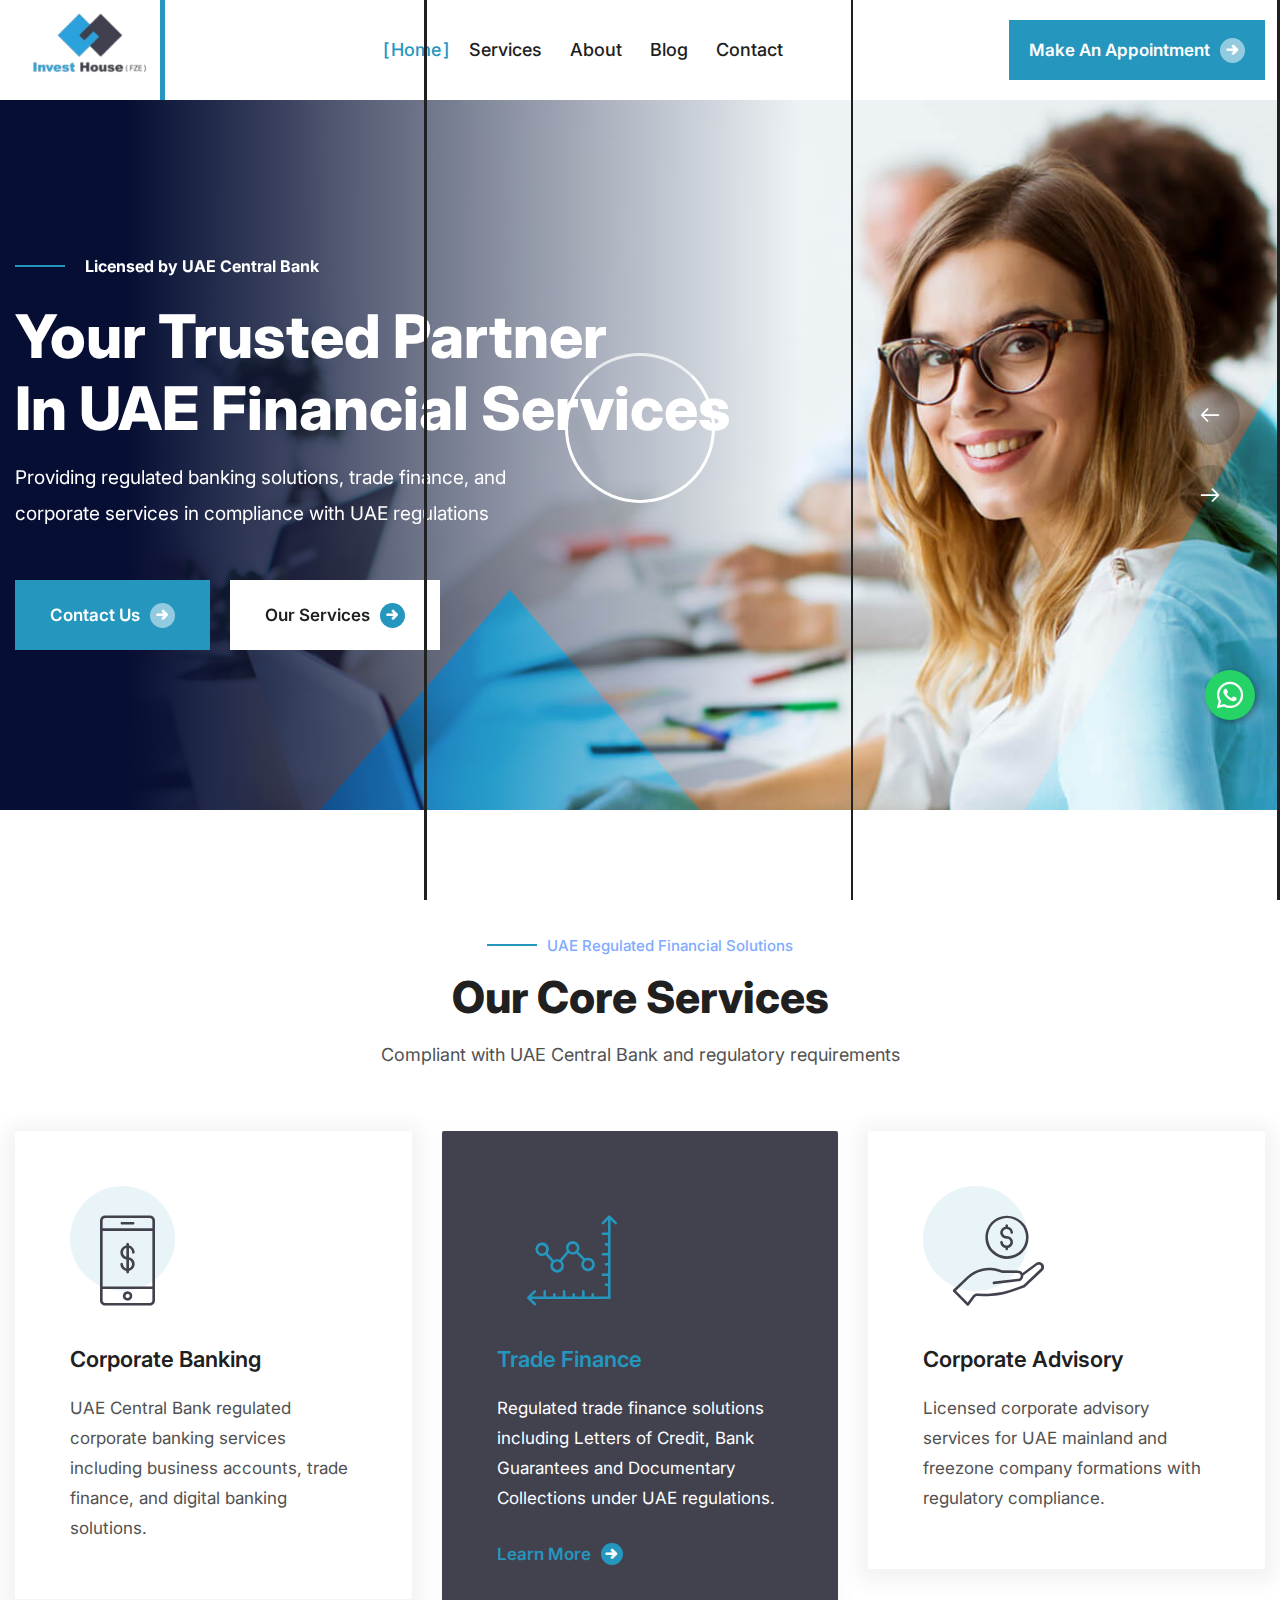
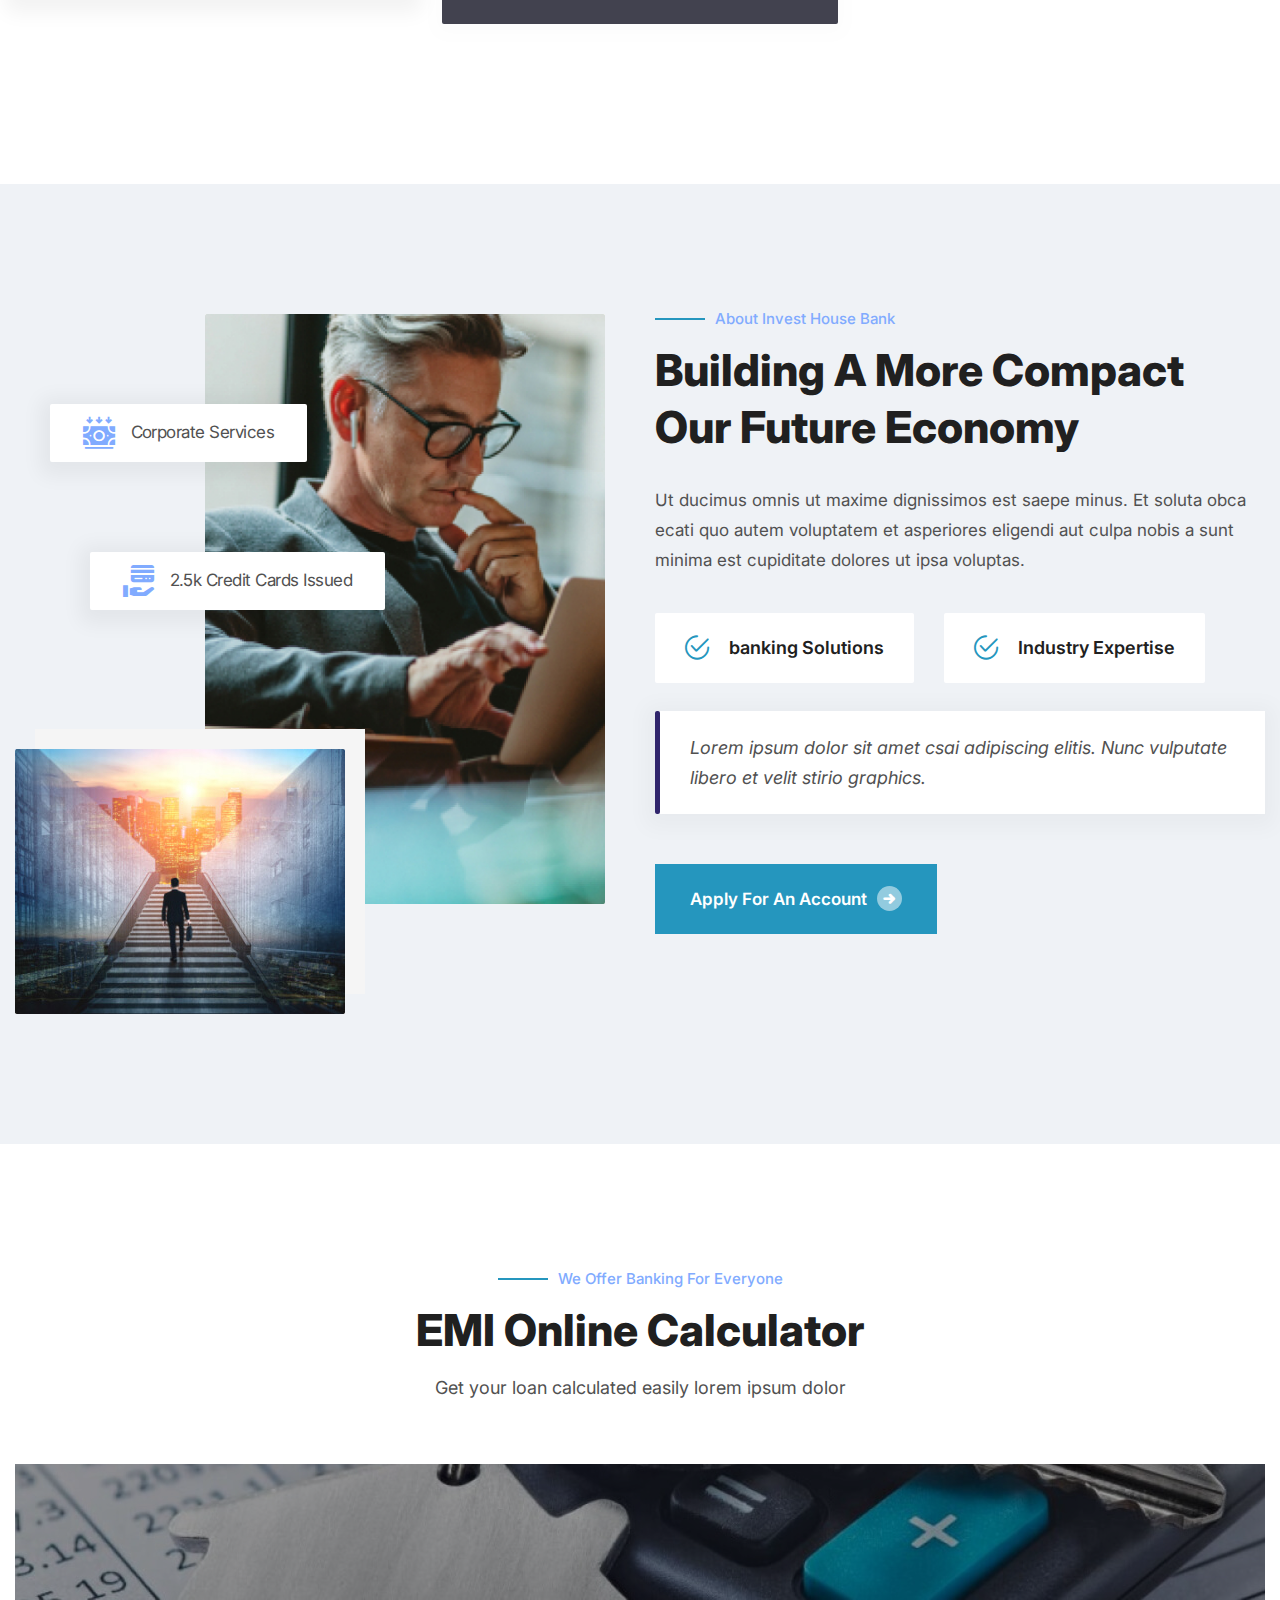
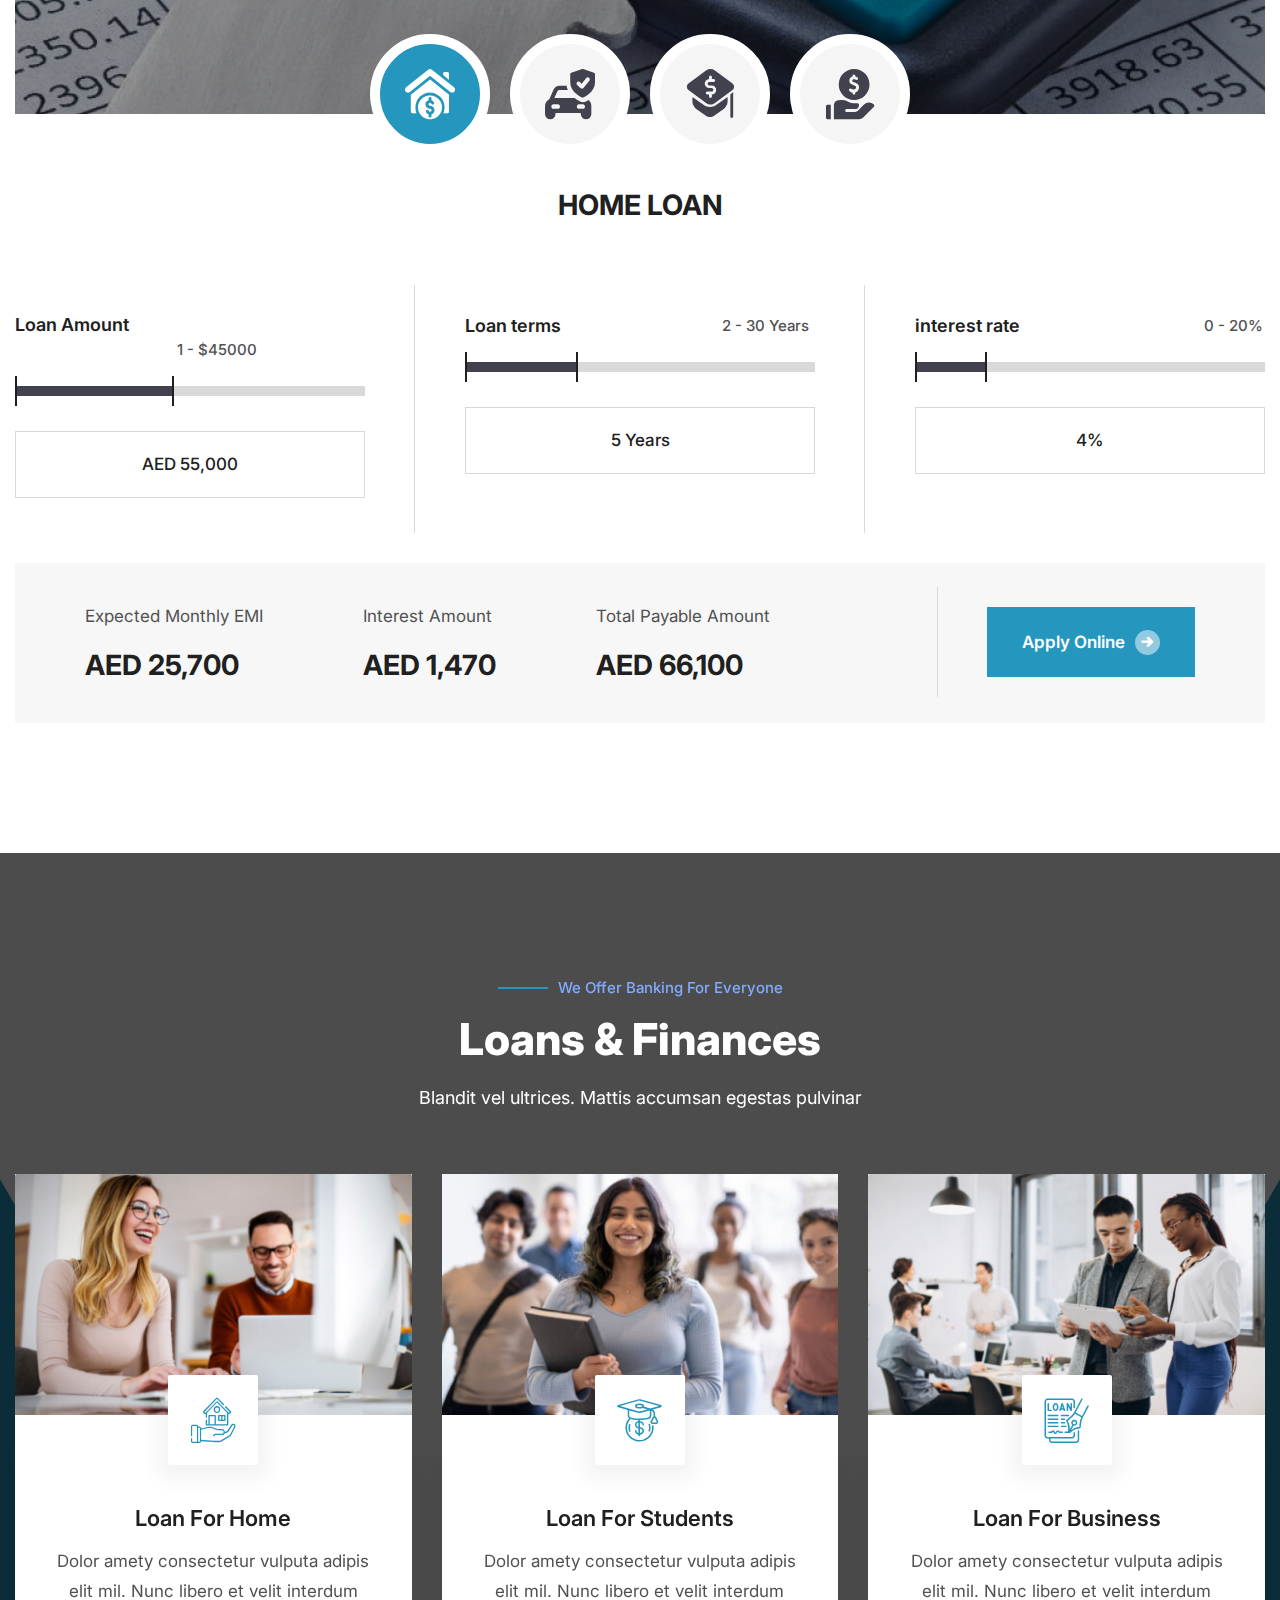
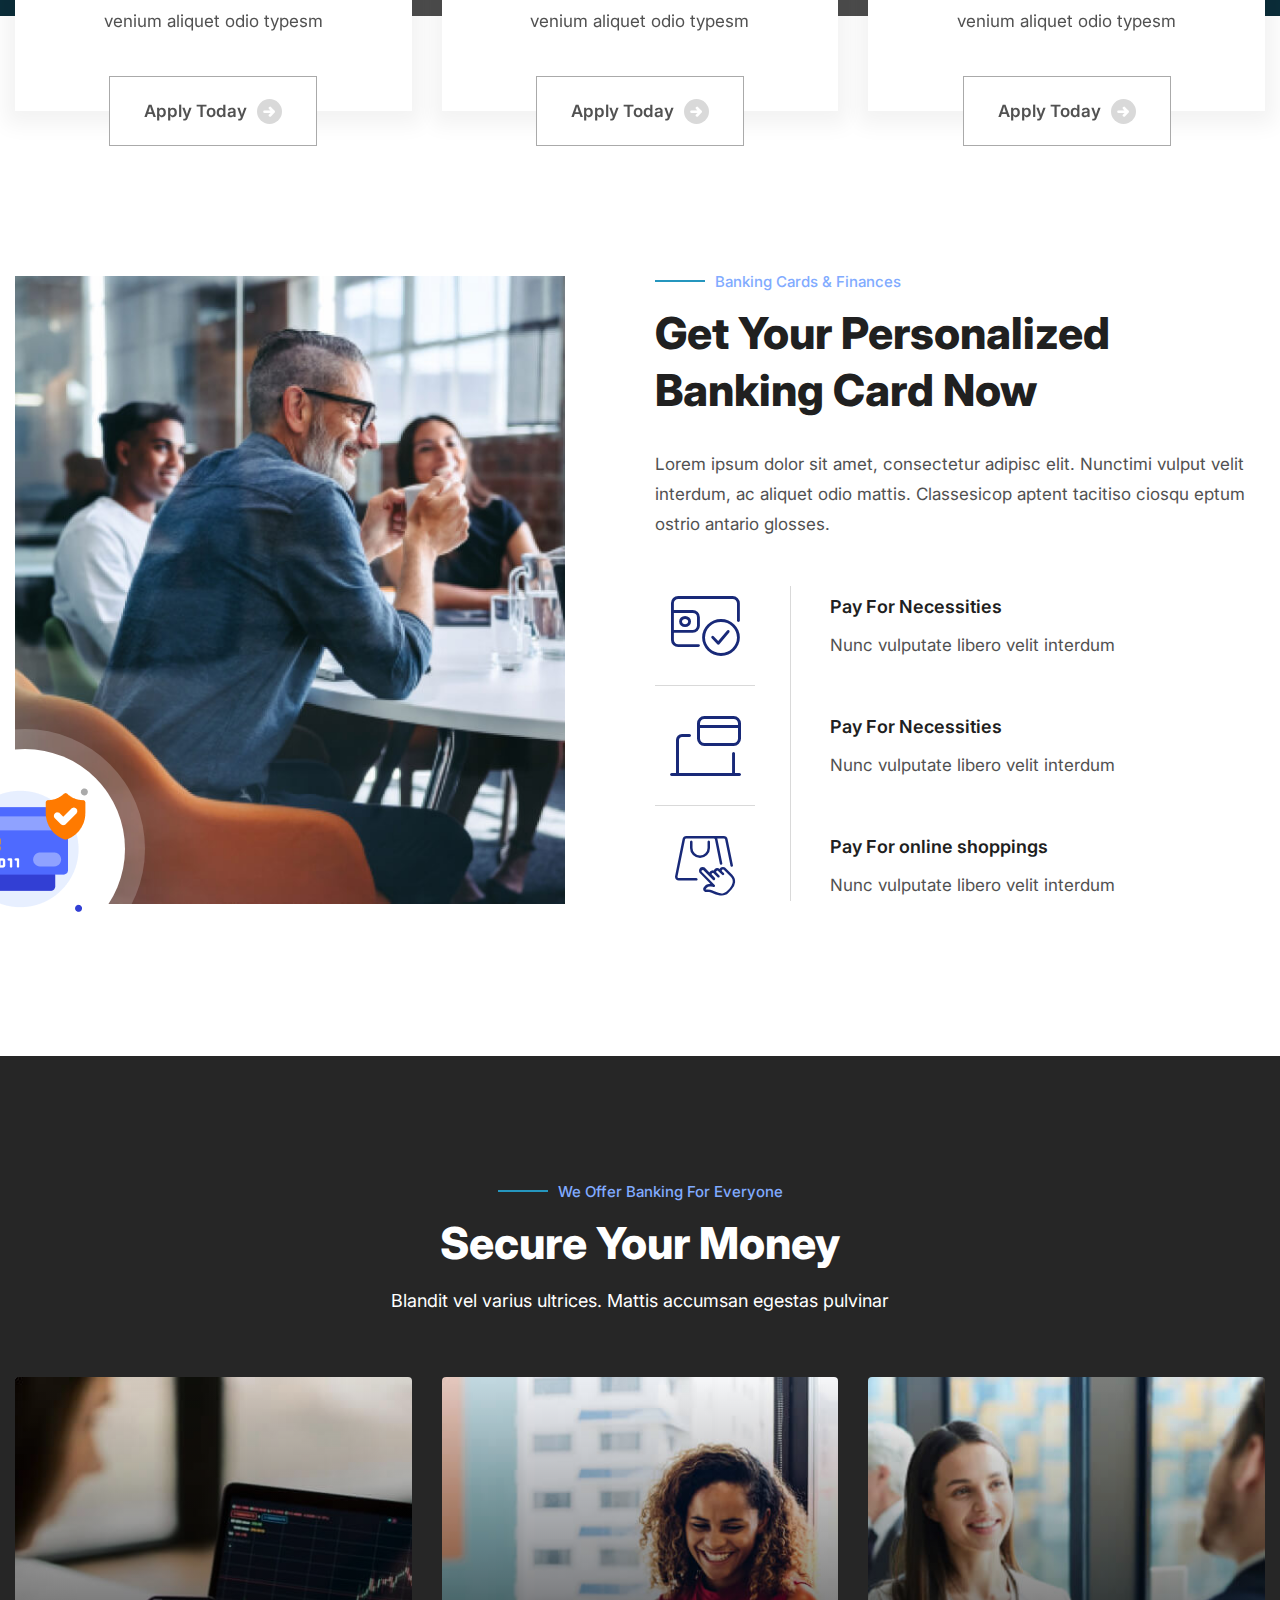
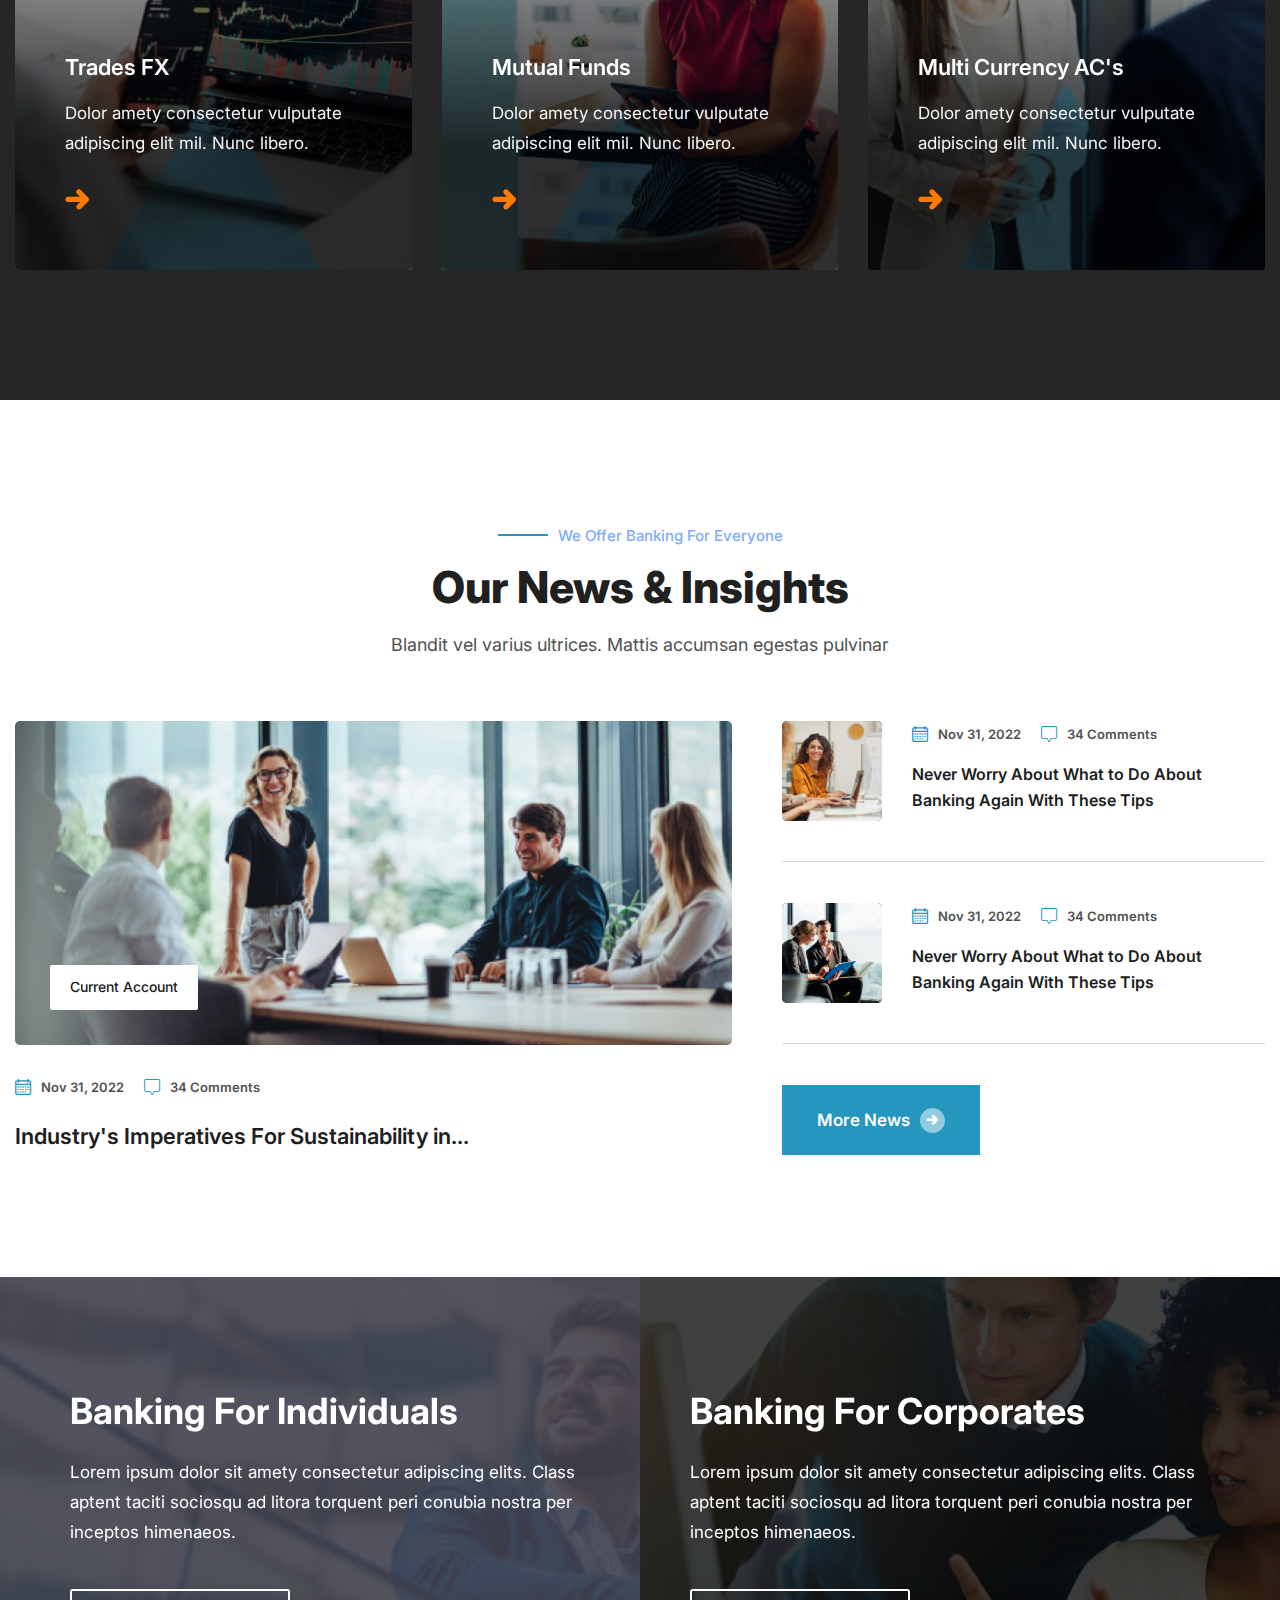
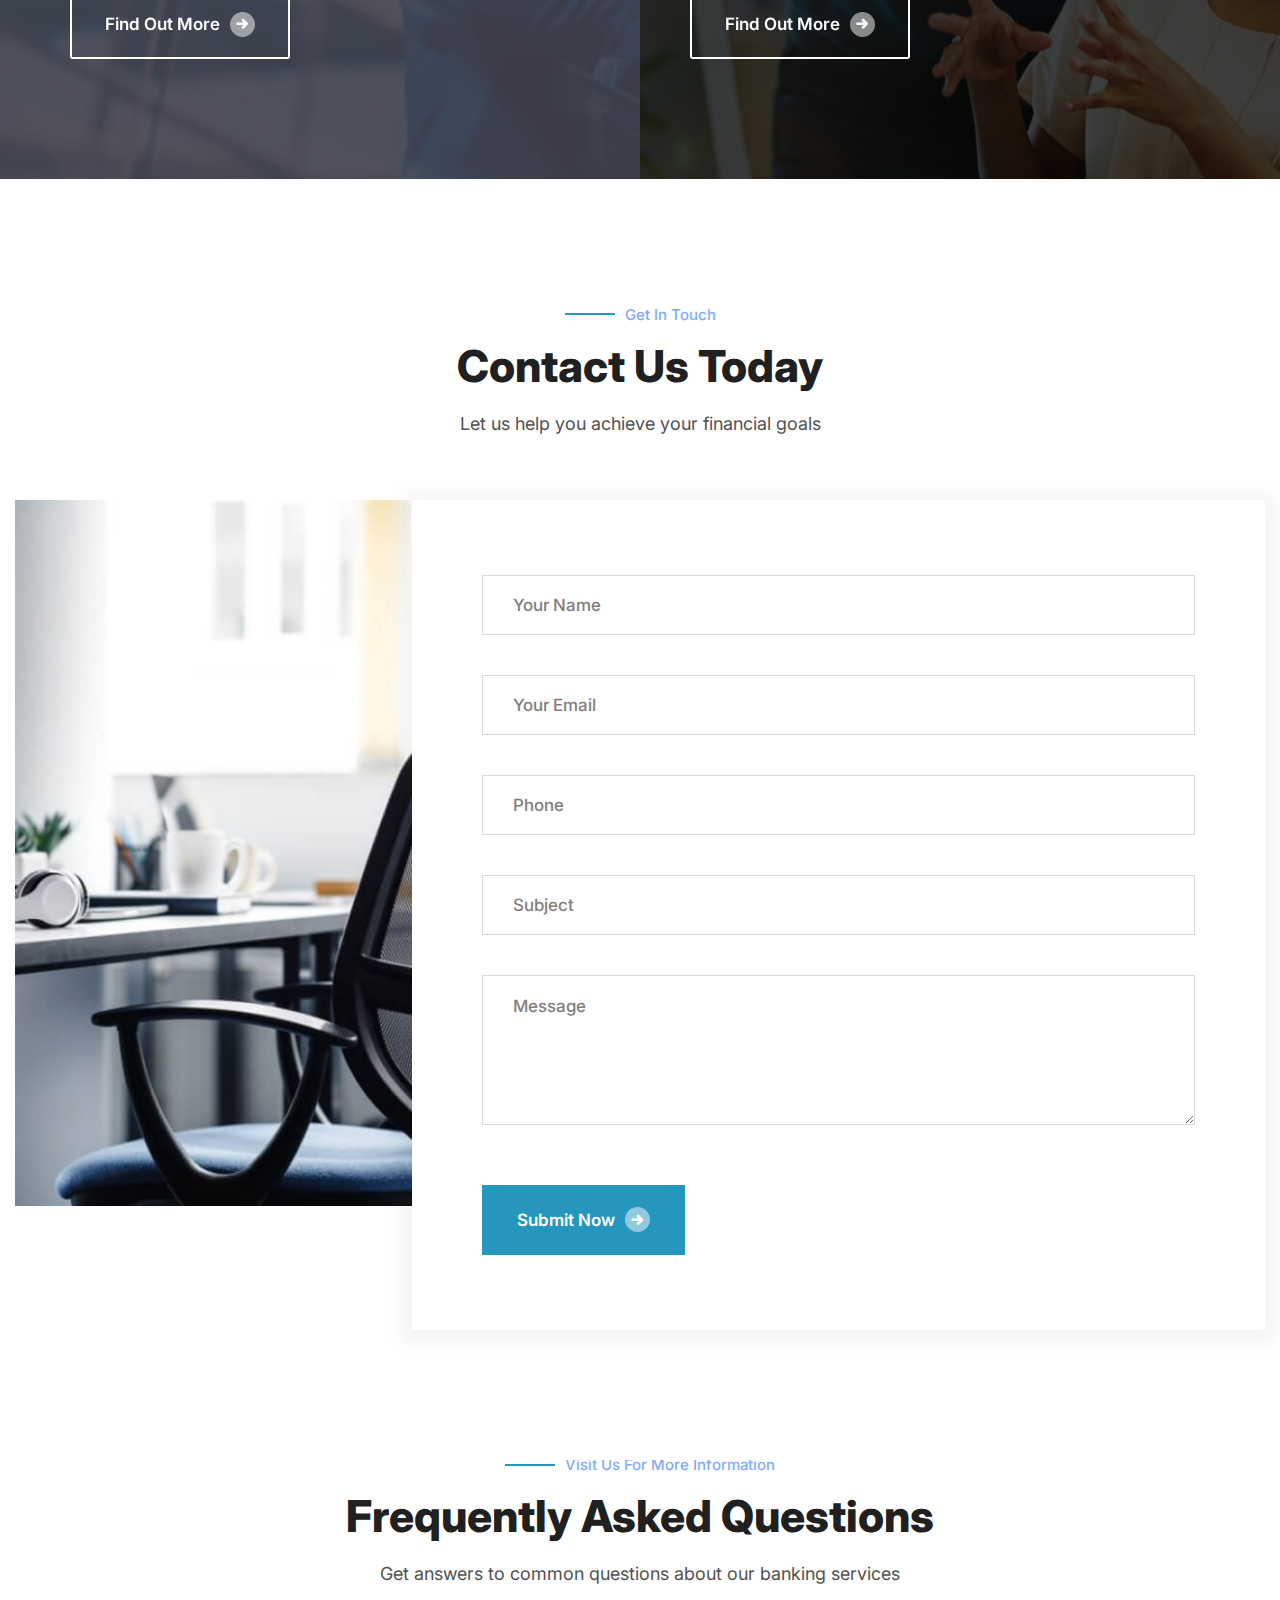
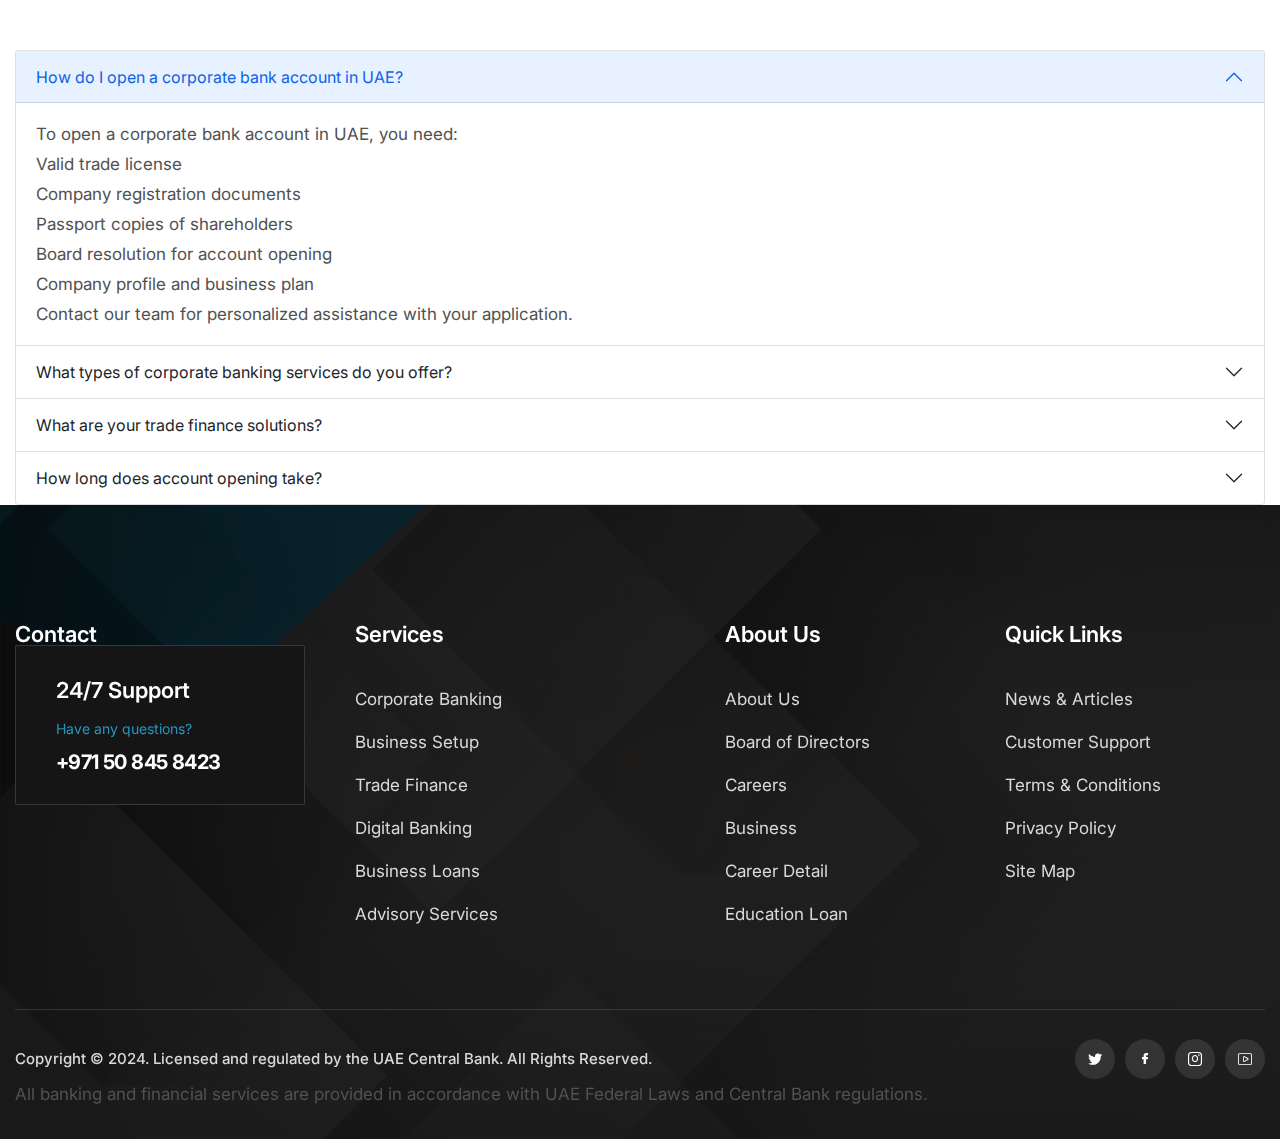
==== commit 09e3f5e9: "some changes" ====
--- a/index.html
+++ b/index.html
@@ -116,7 +116,7 @@
                                             <a href="#blog">Blog</a>
                                         </li>
                                         <li class="scrollToLink">
-                                            <a href="#contact">Contact</a>
+                                            <a href="contact.html">Contact</a>
                                         </li>
                                     </ul>
 
@@ -1776,68 +1776,7 @@
             <div class="shape-top float-bob-x"></div>
             <div class="shape-bottom wow slideInRight" data-wow-delay="100ms" data-wow-duration="3000ms"></div>
             <div class="footer-area-bg" style="background-image: url(assets/images/shapes/footer-area-bg.png);"></div>
-            <div class="footer-top">
-                <div class="container">
-
-                    <div class="footer-top__inner">
-                        <div class="footer-logo-style1">
-                            <a href="index.html">
-                                <img src="assets/images/resources/logo-1.png" alt="Awesome Logo" title="" />
-                            </a>
-                        </div>
-                        <div class="footer-top__text-box">
-                            <p>Amet nec elementum et in auctor lorem velit. In arcu ultricies libero amet. Facilisis
-                                viverra gravida diam eget tempor eget viverra. Accumsan scelerisque neque orcia.</p>
-                        </div>
-                        <div class="footer-top__app-download">
-                            <ul>
-                                <li>
-                                    <a href="#">
-                                        <span class="icon-apple-logo"></span>
-                                        App Store
-                                    </a>
-                                </li>
-                                <li>
-                                    <a href="#">
-                                        <span class="icon-playstore"></span>
-                                        Google Play
-                                    </a>
-                                </li>
-                            </ul>
-                        </div>
-                    </div>
-
-                    <div class="footer-top__outer">
-                        <ul class="row">
-                            <li class="col-xl-4 col-lg-4">
-                                <div class="single-box">
-                                    <a href="contact.html">
-                                        Register Your Complaint
-                                        <span class="icon-complain"></span>
-                                    </a>
-                                </div>
-                            </li>
-                            <li class="col-xl-4 col-lg-4">
-                                <div class="single-box active">
-                                    <a href="#">
-                                        Forex Calculator
-                                        <span class="icon-calc"></span>
-                                    </a>
-                                </div>
-                            </li>
-                            <li class="col-xl-4 col-lg-4">
-                                <div class="single-box">
-                                    <a href="#">
-                                        Download Forms
-                                        <span class="icon-download"></span>
-                                    </a>
-                                </div>
-                            </li>
-                        </ul>
-                    </div>
-
-                </div>
-            </div>
+       
 
             <!--Start Footer Main-->
             <div class="footer-main">
--- a/assets/css/module-css/10-contact.css
+++ b/assets/css/module-css/10-contact.css
@@ -635,4 +635,282 @@
 =============================================
     End Css
 =============================================
-***/+***/
+
+/*** 
+=============================================
+    Contact Info Style2 Css
+=============================================
+***/
+.contact-info-style2 {
+    position: relative;
+    display: block;
+    background: #ffffff;
+    padding: 100px 0 70px;
+    z-index: 1;
+}
+
+.single-contact-info-style2 {
+    position: relative;
+    display: flex;
+    flex-direction: column;
+    align-items: center;
+    text-align: center;
+    background: #ffffff;
+    padding: 50px 30px;
+    box-shadow: 0px 0px 30px 0px rgba(0, 0, 0, 0.05);
+    margin-bottom: 30px;
+    transition: all 0.3s ease;
+    height: 100%; /* Make all cards same height */
+    min-height: 280px; /* Minimum height for consistency */
+}
+
+.single-contact-info-style2:hover {
+    transform: translateY(-10px);
+}
+
+.single-contact-info-style2 .icon-holder {
+    position: relative;
+    display: flex;
+    align-items: center;
+    justify-content: center;
+    width: 100px;
+    height: 100px;
+    background: rgba(var(--thm-base-rgb), 0.1);
+    border-radius: 50%;
+    margin-bottom: 25px;
+}
+
+.single-contact-info-style2 .icon-holder i {
+    font-size: 40px;
+    color: var(--thm-base);
+}
+
+.single-contact-info-style2 .text-holder {
+    position: relative;
+    display: block;
+    flex-grow: 1; /* Allow text area to grow */
+    width: 100%;
+}
+
+.single-contact-info-style2 .text-holder h3 {
+    font-size: 24px;
+    line-height: 30px;
+    font-weight: 600;
+    margin: 0 0 15px;
+}
+
+.single-contact-info-style2 .text-holder p {
+    margin: 0;
+    line-height: 1.6;
+}
+
+.single-contact-info-style2 .text-holder .contact-link {
+    color: var(--thm-gray);
+    transition: all 0.3s ease;
+    display: inline-block;
+    margin-top: 5px;
+}
+
+.single-contact-info-style2 .text-holder .contact-link:hover {
+    color: var(--thm-base);
+}
+
+.single-contact-info-style2 .border-box {
+    position: relative;
+    display: block;
+    width: 70px;
+    height: 3px;
+    background: var(--thm-base);
+    margin: 20px auto 0;
+}
+
+/* Responsive */
+@media only screen and (max-width: 991px) {
+    .contact-info-style2 {
+        padding: 70px 0 40px;
+    }
+    
+    .single-contact-info-style2 {
+        padding: 40px 20px;
+        min-height: 250px;
+    }
+    
+    .single-contact-info-style2 .icon-holder {
+        width: 80px;
+        height: 80px;
+    }
+    
+    .single-contact-info-style2 .icon-holder i {
+        font-size: 32px;
+    }
+    
+    .single-contact-info-style2 .text-holder h3 {
+        font-size: 20px;
+        line-height: 26px;
+    }
+}
+
+@media only screen and (max-width: 767px) {
+    .contact-info-style2 {
+        padding: 50px 0 20px;
+    }
+    
+    .single-contact-info-style2 {
+        min-height: auto;
+        margin-bottom: 20px;
+    }
+}
+
+.contact-form-box {
+    background: #fff;
+    padding: 50px;
+    box-shadow: 0 5px 30px rgba(0, 0, 0, 0.1);
+    border-radius: 10px;
+}
+
+.contact-info-box {
+    background: #f8f8f8;
+    padding: 50px;
+    border-radius: 10px;
+    height: 100%;
+}
+
+.contact-info-list li {
+    display: flex;
+    align-items: flex-start;
+    margin-bottom: 30px;
+}
+
+.contact-info-list .icon {
+    width: 60px;
+    height: 60px;
+    background: #fff;
+    border-radius: 50%;
+    display: flex;
+    align-items: center;
+    justify-content: center;
+    margin-right: 20px;
+}
+
+.contact-info-list .text h3 {
+    font-size: 20px;
+    margin-bottom: 10px;
+}
+
+.input-box {
+    margin-bottom: 20px;
+}
+
+.input-box input,
+.input-box textarea,
+.input-box select {
+    width: 100%;
+    padding: 12px 20px;
+    border: 1px solid #e5e5e5;
+    border-radius: 5px;
+    transition: all 0.3s ease;
+}
+
+.input-box input:focus,
+.input-box textarea:focus,
+.input-box select:focus {
+    border-color: var(--thm-base);
+}
+
+.whatsapp-icon {
+    position: fixed;
+    bottom: 20px;
+    right: 20px;
+    background: #25d366;
+    color: #fff;
+    width: 60px;
+    height: 60px;
+    border-radius: 50%;
+    display: flex;
+    align-items: center;
+    justify-content: center;
+    font-size: 30px;
+    box-shadow: 0 2px 10px rgba(0,0,0,0.1);
+    z-index: 1000;
+    transition: all 0.3s ease;
+}
+
+.whatsapp-icon:hover {
+    transform: scale(1.1);
+    background: #128C7E;
+}
+
+/*** 
+=============================================
+    Google Map Section Css
+=============================================
+***/
+.google-map {
+    position: relative;
+    display: block;
+    padding: 80px 0;
+    background: #ffffff;
+}
+
+.google-map .title h2 {
+    font-size: 36px;
+    font-weight: 600;
+    margin-bottom: 10px;
+    color: var(--thm-black);
+}
+
+.google-map .title p {
+    font-size: 18px;
+    color: var(--thm-gray);
+}
+
+.google-map-box {
+    position: relative;
+    display: block;
+    box-shadow: 0 5px 30px rgba(0, 0, 0, 0.1);
+    border-radius: 10px;
+    overflow: hidden;
+}
+
+.google-map-box iframe {
+    filter: grayscale(1);
+    transition: all 0.3s ease;
+}
+
+.google-map-box:hover iframe {
+    filter: grayscale(0);
+}
+
+.map-location-info {
+    position: relative;
+    display: block;
+}
+
+.map-location-info p {
+    font-size: 16px;
+    color: var(--thm-gray);
+}
+
+.map-location-info i {
+    color: var(--thm-base);
+}
+
+/* Make map responsive on mobile */
+@media (max-width: 767px) {
+    .google-map {
+        padding: 50px 0;
+    }
+    
+    .google-map .title h2 {
+        font-size: 28px;
+    }
+    
+    .google-map .title p {
+        font-size: 16px;
+    }
+    
+    .google-map-box iframe {
+        height: 300px;
+    }
+}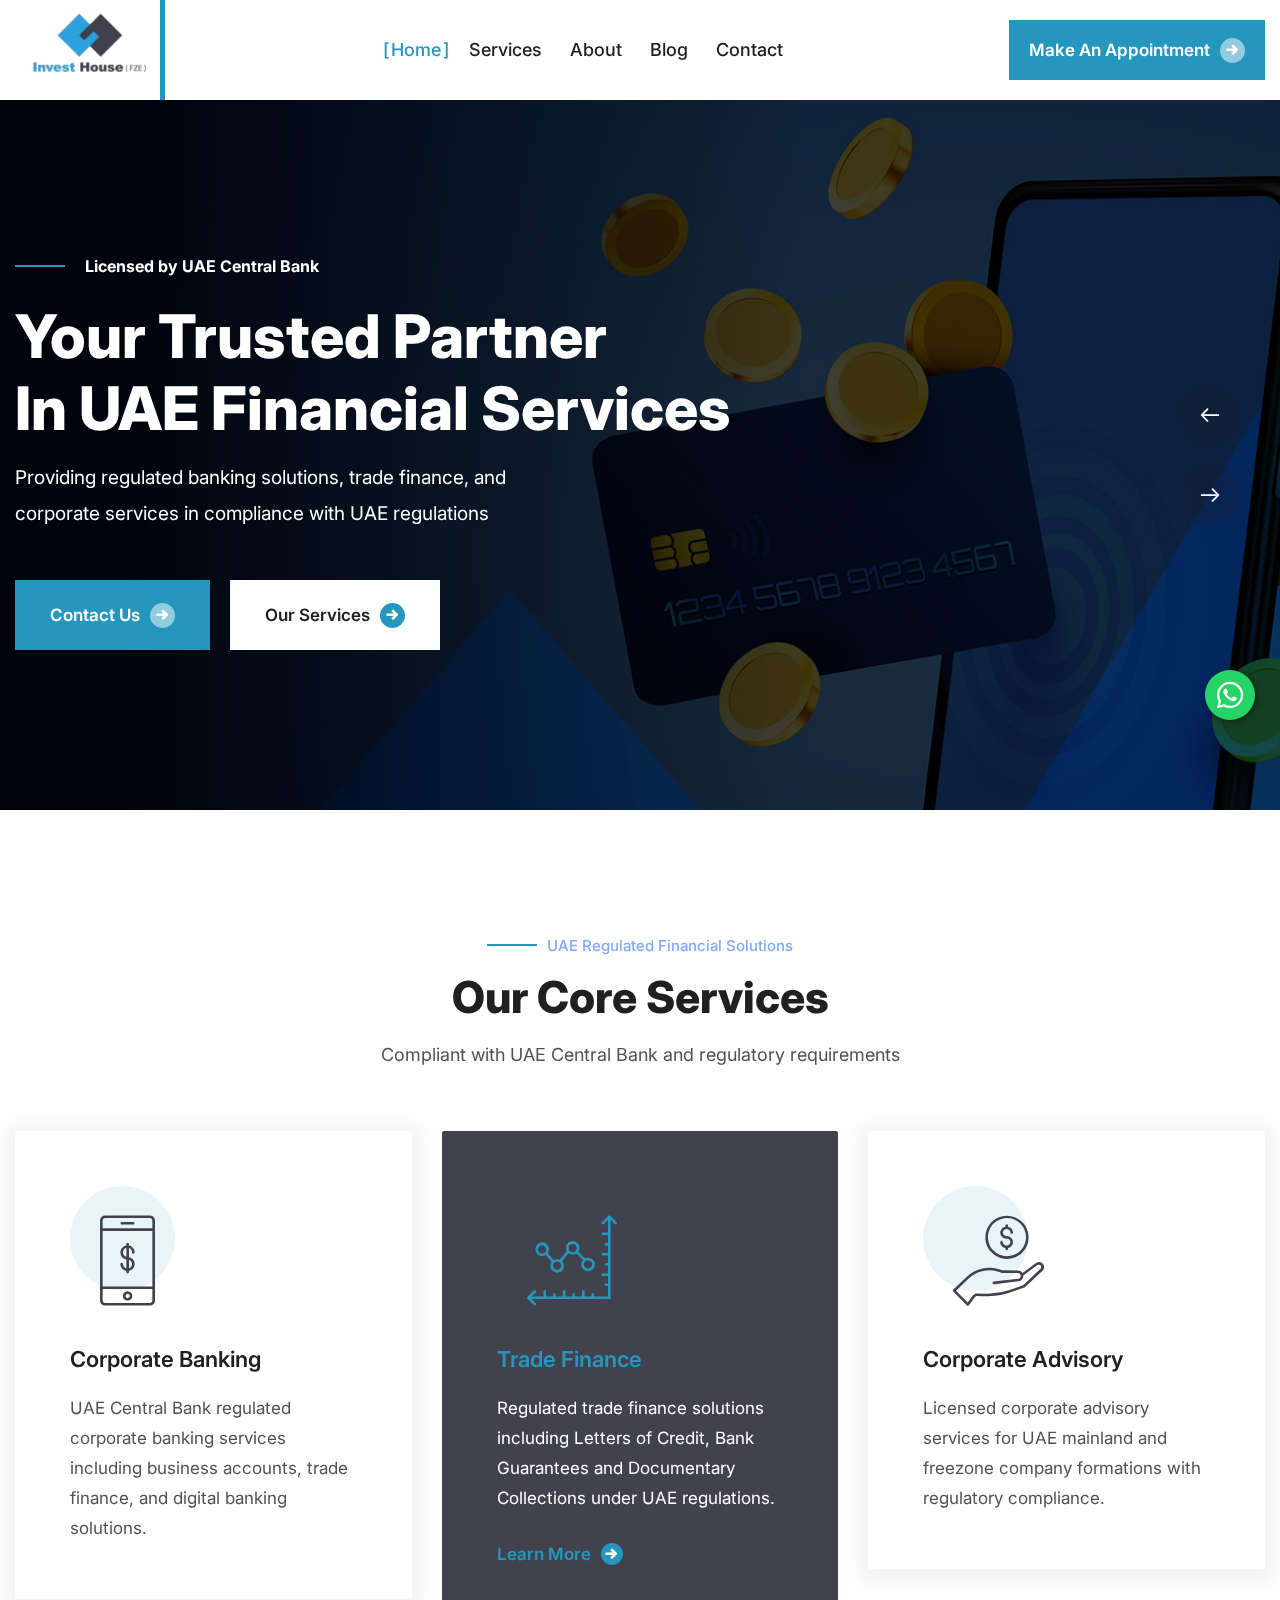
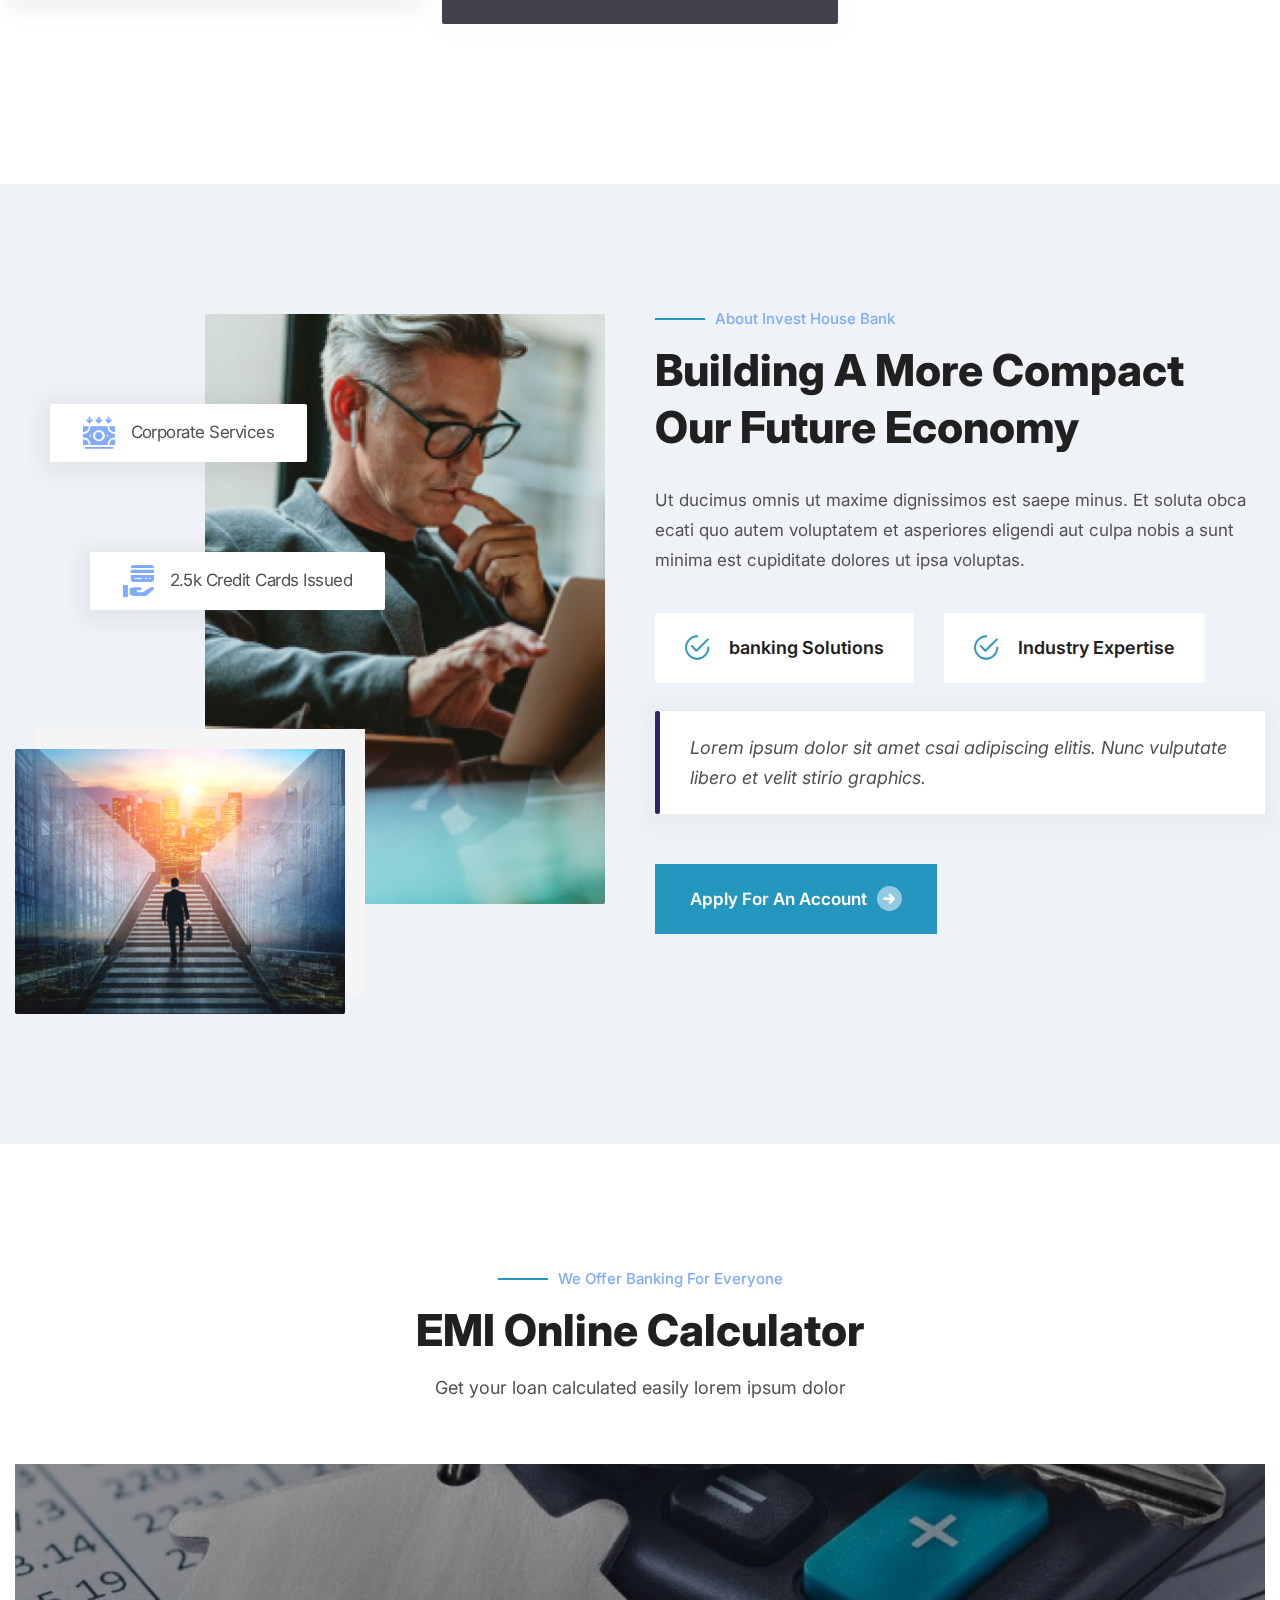
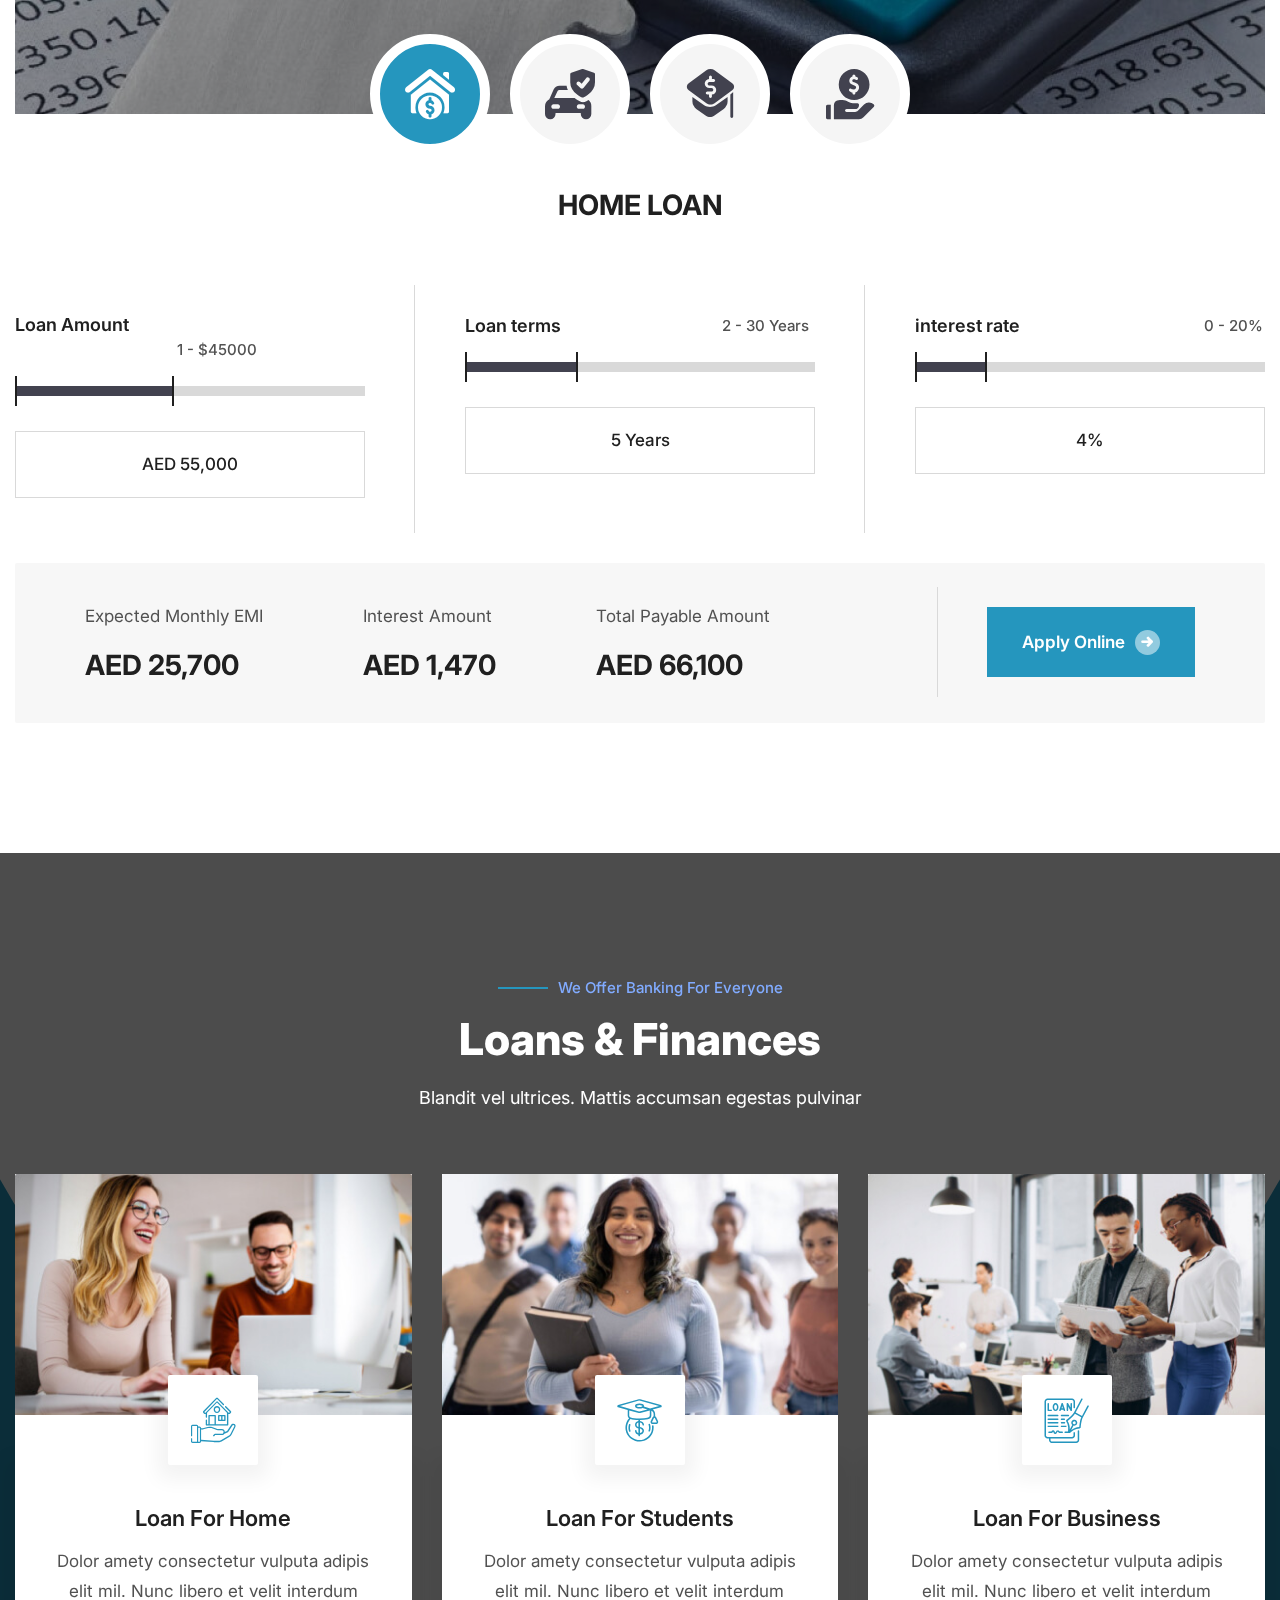
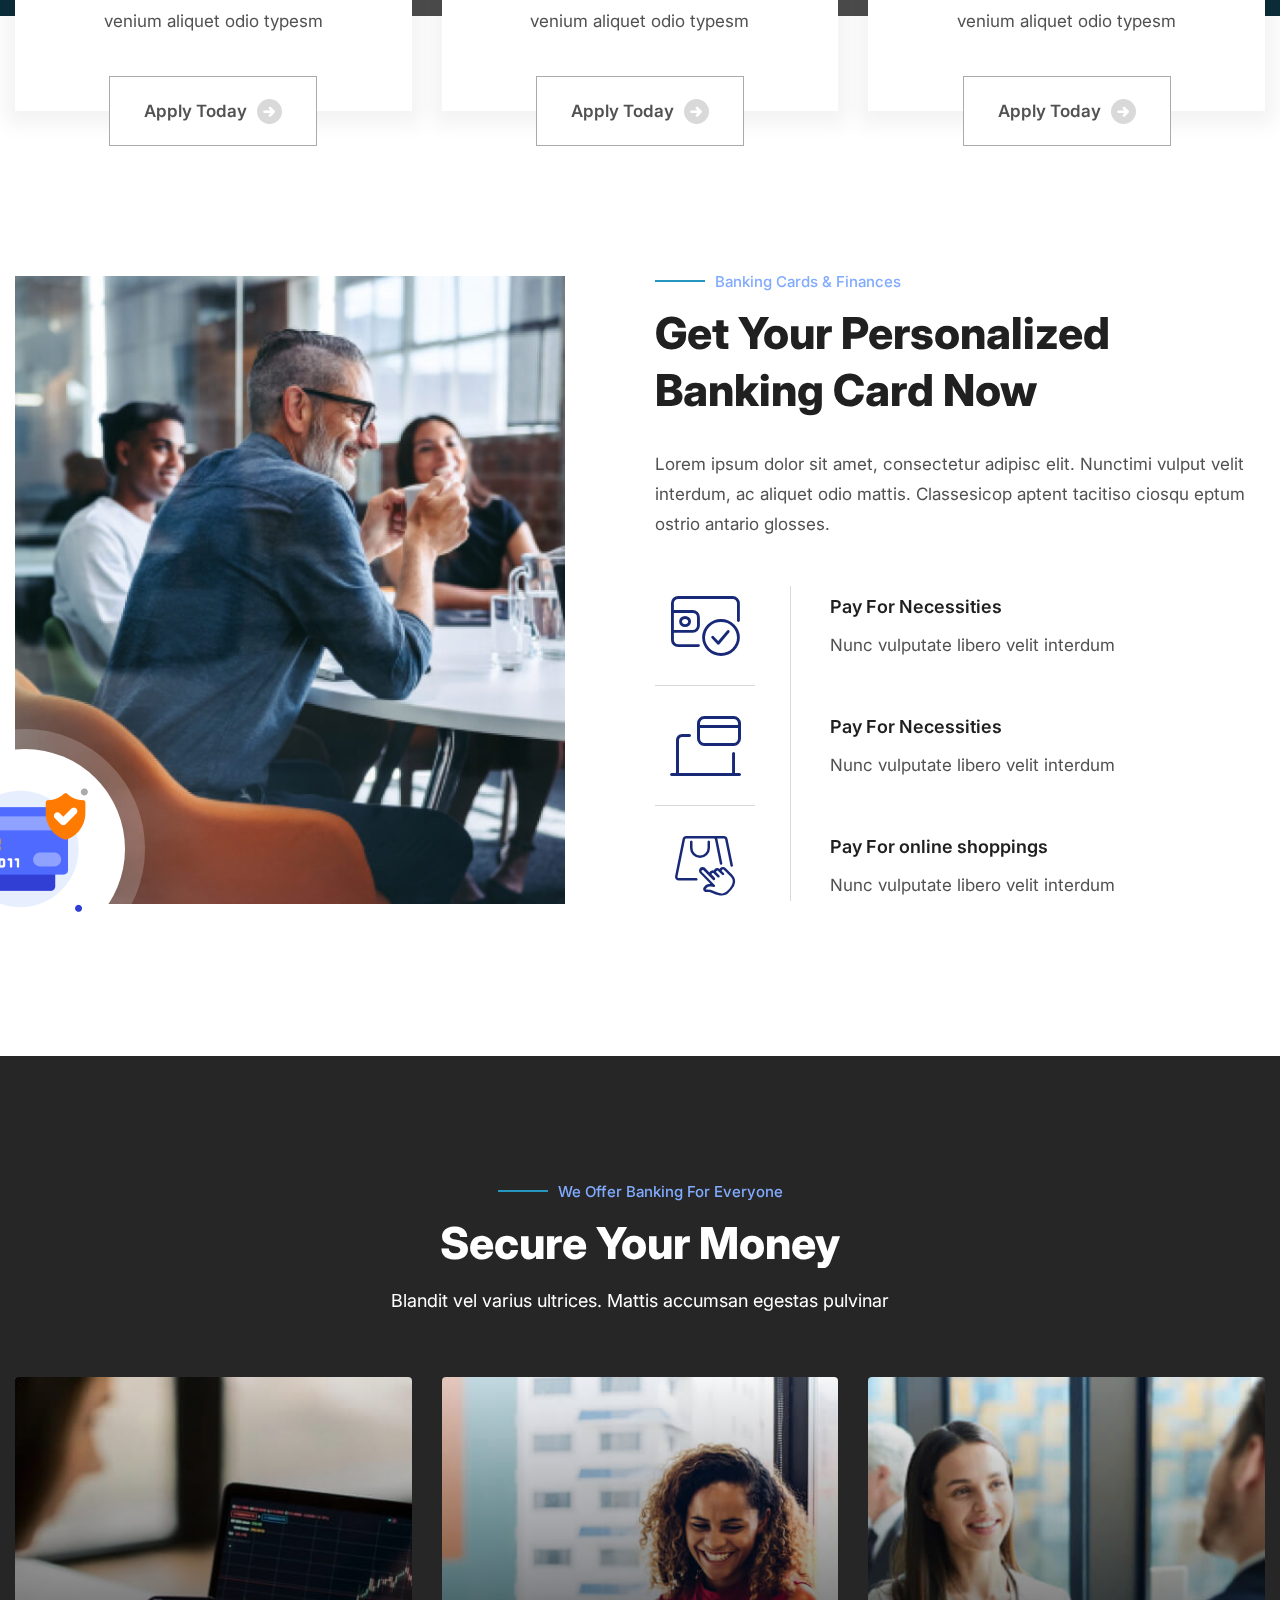
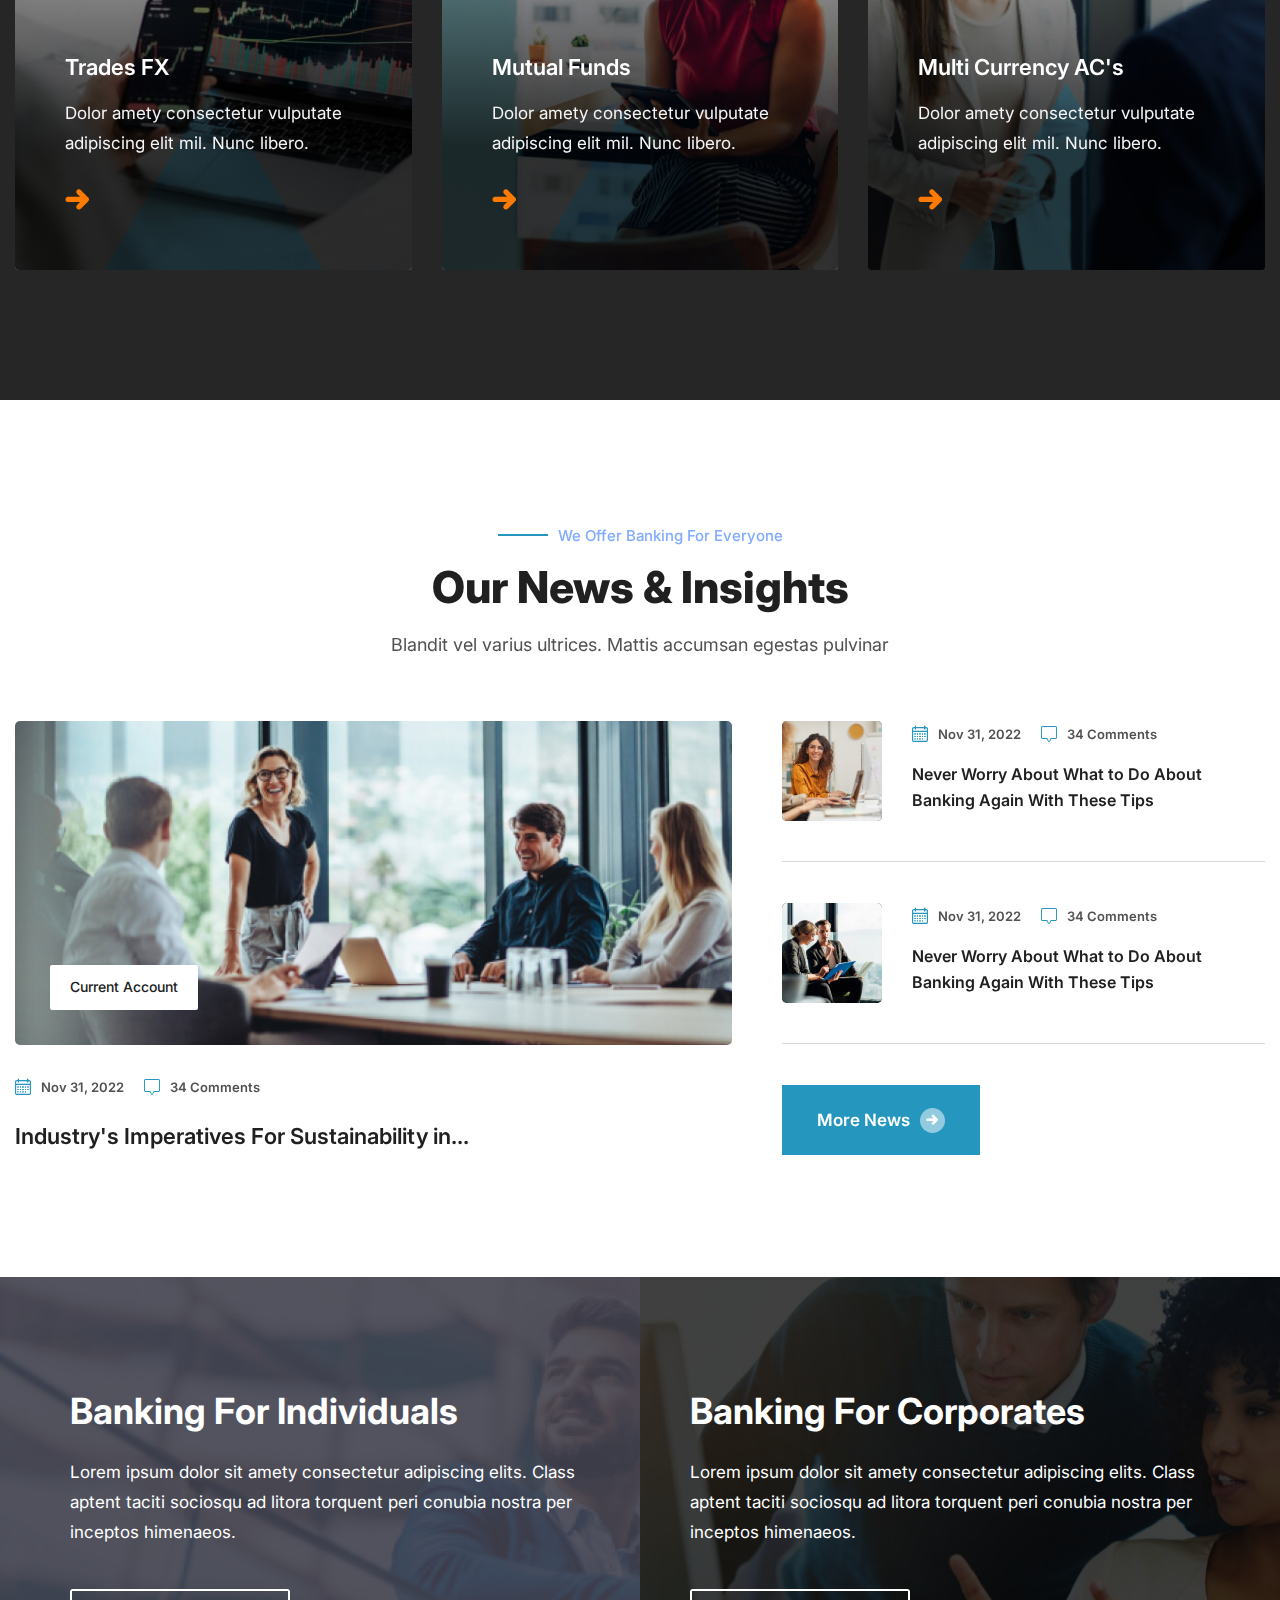
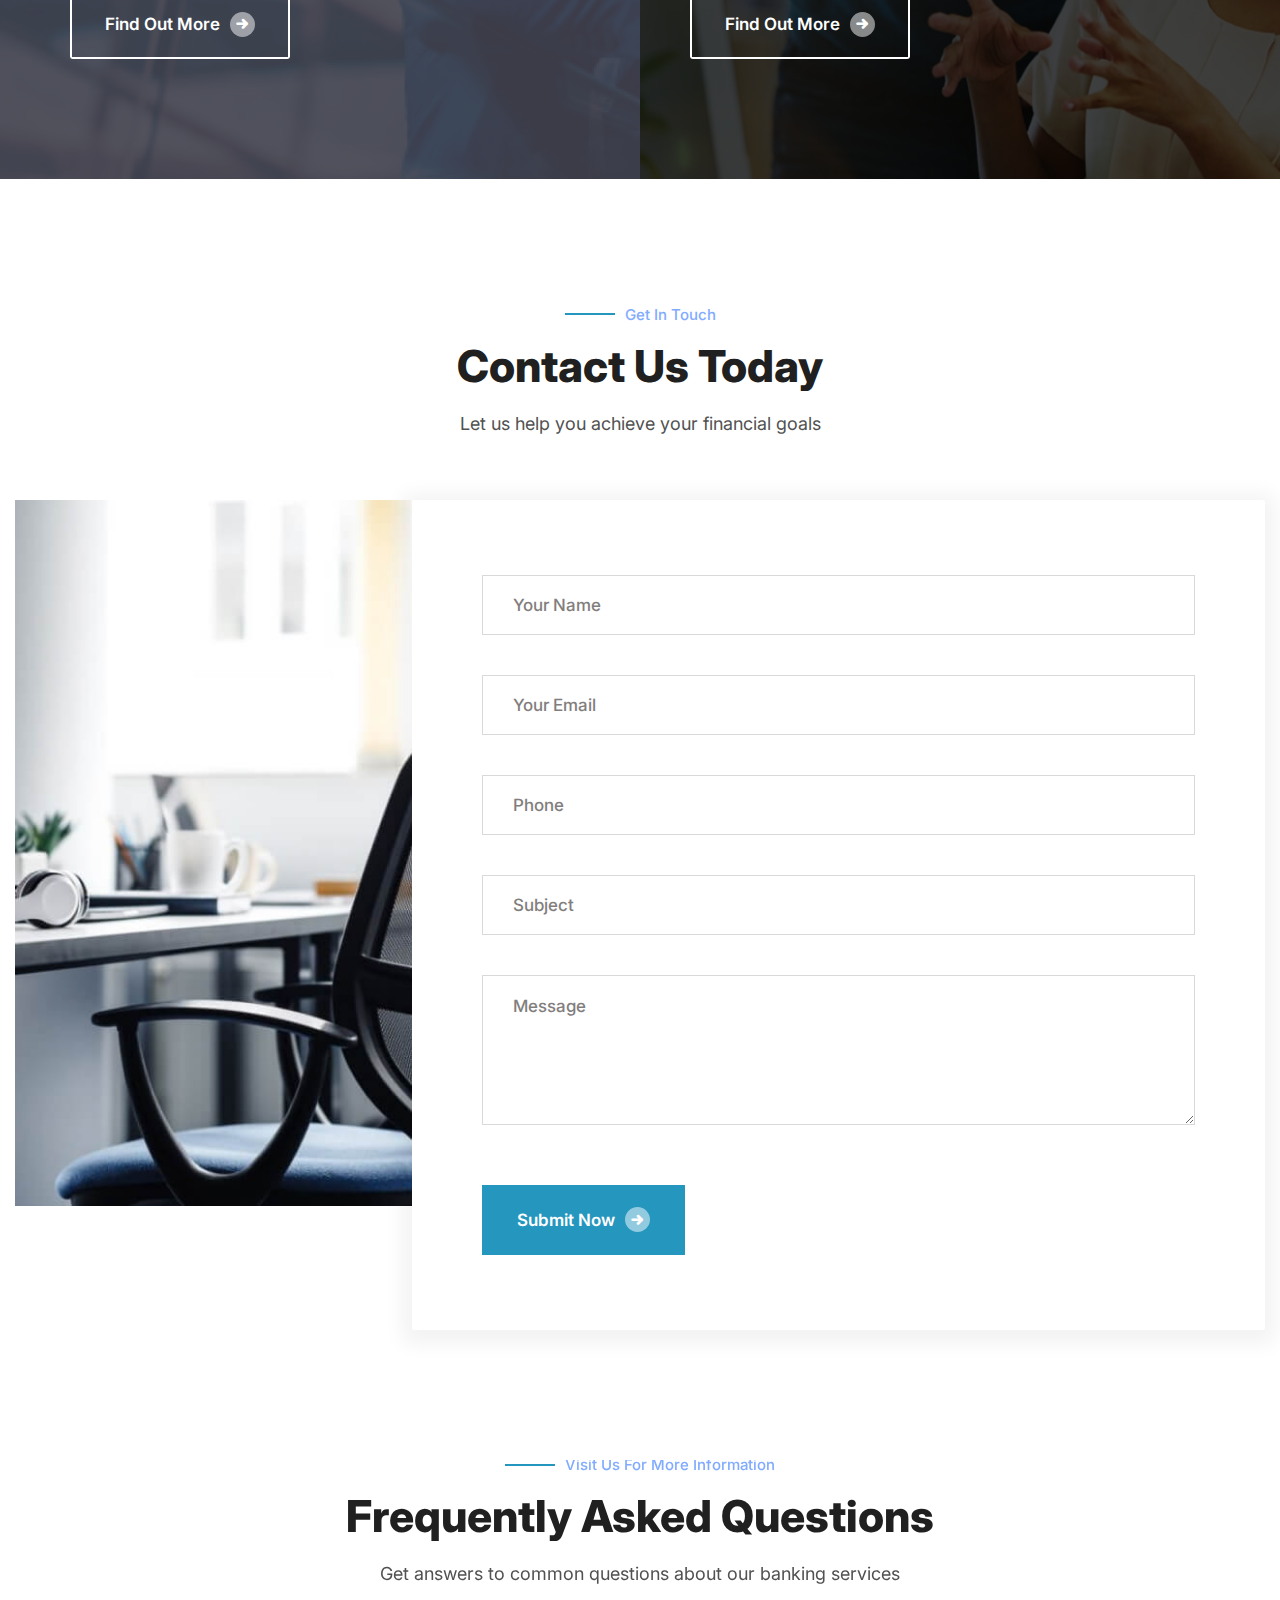
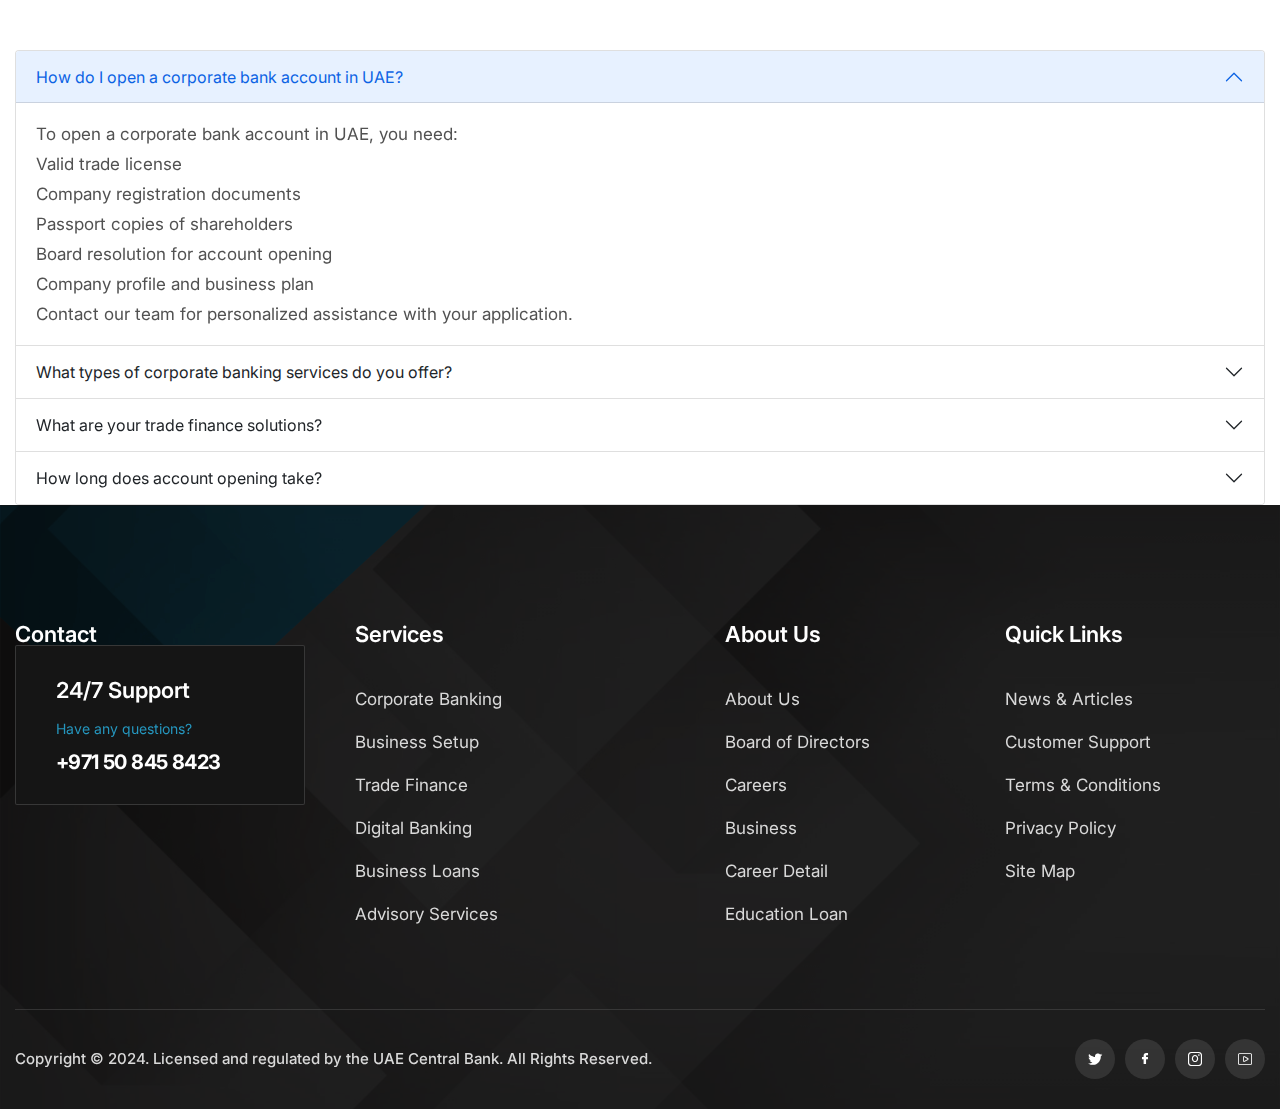
==== commit f26bb3ad: "overlay added" ====
--- a/index.html
+++ b/index.html
@@ -180,7 +180,7 @@
 
                     <!--Start Single Swiper Slide-->
                     <div class="swiper-slide">
-                        <div class="image-layer" style="background-image: url(assets/images/slides/slide-v1-1.jpg);"></div>
+                        <!-- <div class="image-layer" style="background-image: url(assets/images/slides/slide-v1-1.jpg);"></div> -->
                         <div class="container">
                             <div class="row">
                                 <div class="col-xl-12">
@@ -1920,9 +1920,6 @@
                             </ul>
                         </div>
                         
-                        <div class="regulatory-notice">
-                            <p>All banking and financial services are provided in accordance with UAE Federal Laws and Central Bank regulations.</p>
-                        </div>
                     </div>
                 </div>
             </div>
--- a/assets/css/style.css
+++ b/assets/css/style.css
@@ -8461,4 +8461,41 @@
         height: 45px;
         font-size: 25px;
     }
-}+}
+
+
+
+
+
+/* Background Overlay Effects */
+.main-slider .swiper-slide::before {
+    content: '';
+    position: absolute;
+    top: 0;
+    left: 0;
+    right: 0;
+    bottom: 0;
+    background: rgba(0, 0, 0, 0.5);
+    z-index: 1;
+}
+
+.main-slider .image-layer {
+    position: absolute;
+    top: 0;
+    left: 0;
+    right: 0;
+    bottom: 0;
+    background-size: cover;
+    background-position: center;
+    z-index: 0;
+}
+
+
+
+.main-slider .swiper-slide {
+    position: relative;
+}
+
+
+
+
